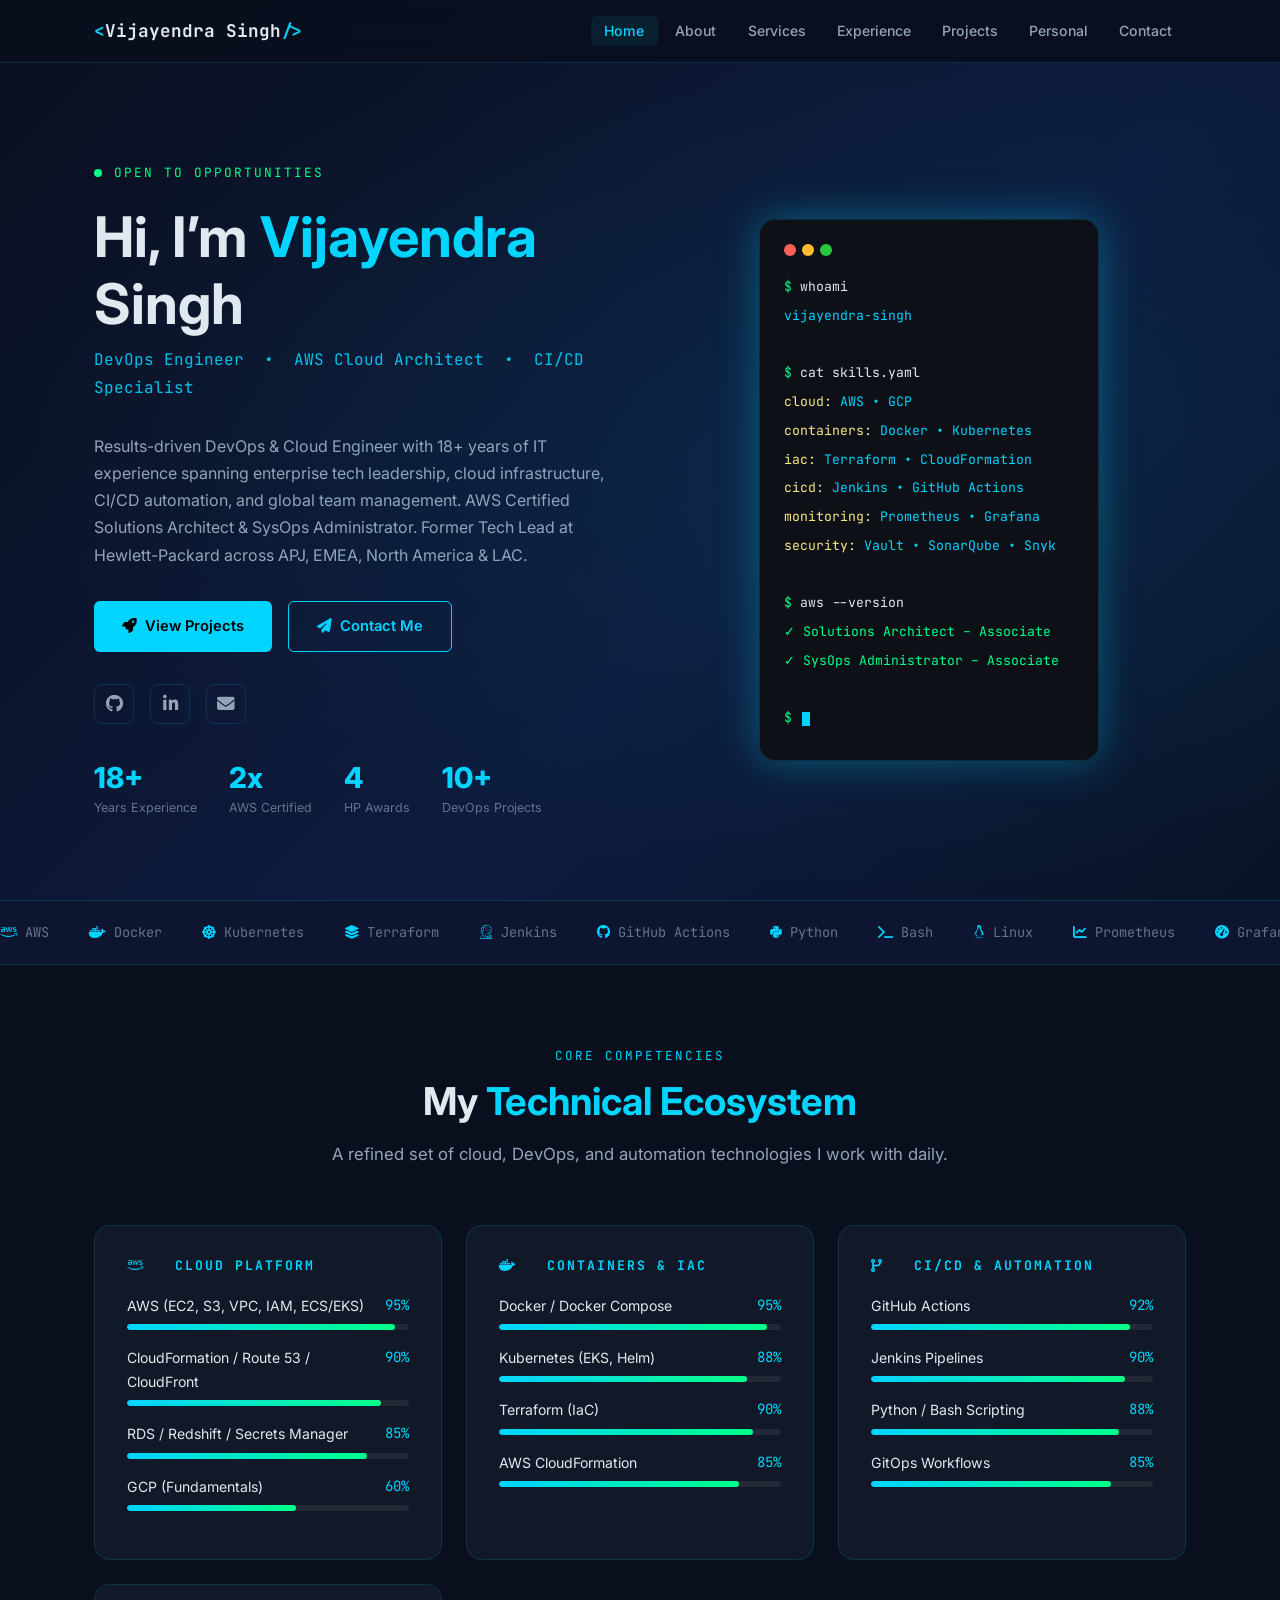
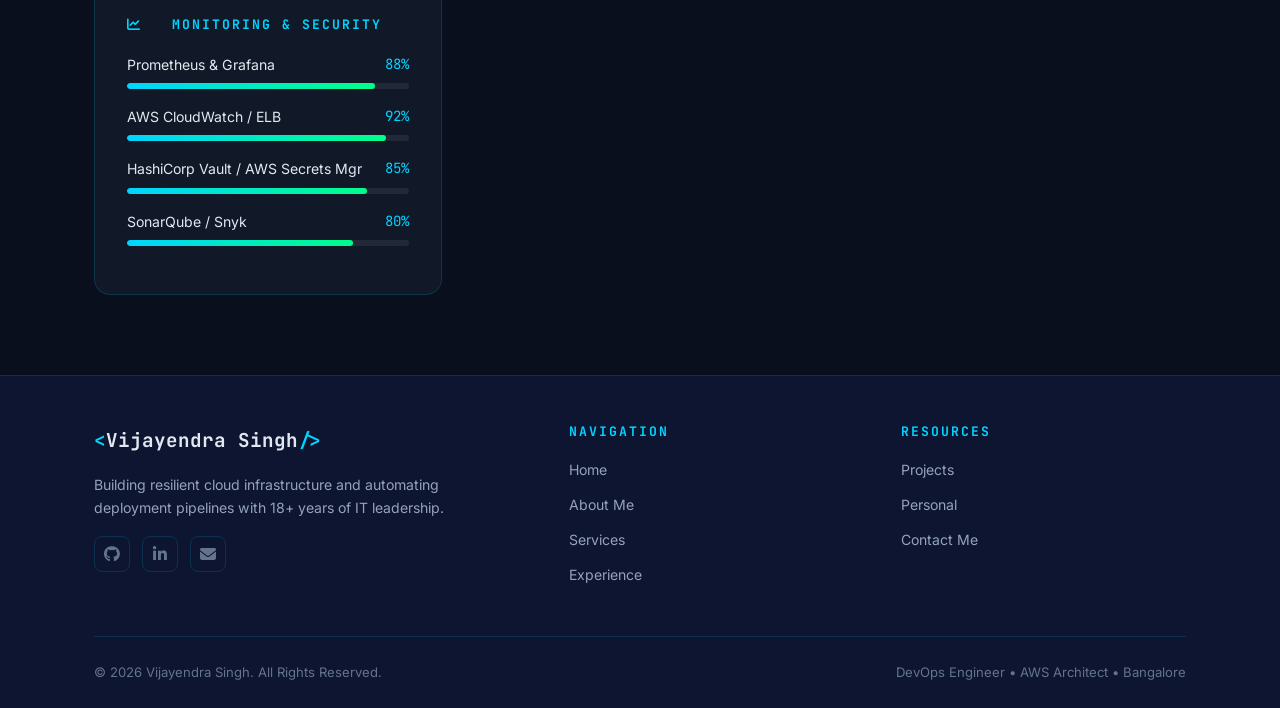
==== index.html @ f52bc036 "Initial portfolio commit" ====
<!DOCTYPE html>
<html lang="en">
<head>
  <meta charset="UTF-8">
  <meta name="viewport" content="width=device-width, initial-scale=1.0">
  <link rel="stylesheet" href="assets/css/style.css">
  <link rel="stylesheet" href="https://cdnjs.cloudflare.com/ajax/libs/font-awesome/6.5.0/css/all.min.css">
  <link rel="preconnect" href="https://fonts.googleapis.com">
  <link href="https://fonts.googleapis.com/css2?family=Inter:wght@400;500;600;700;800&family=JetBrains+Mono:wght@400;600;700&display=swap" rel="stylesheet">
  <title>Vijayendra Singh | DevOps Engineer &amp; AWS Cloud Architect</title>
  <meta name="description" content="DevOps Engineer and AWS Cloud Architect with 18+ years of IT experience. AWS Certified, ex-Hewlett-Packard Tech Lead.">
</head>
<body>
<nav class="navbar">
  <div class="container">
    <a href="index.html" class="nav-logo">&lt;<span>Vijayendra Singh</span>/&gt;</a>
    <ul class="nav-links" id="navLinks">
      <li><a href="index.html">Home</a></li>
      <li><a href="about.html">About</a></li>
      <li><a href="services.html">Services</a></li>
      <li><a href="experience.html">Experience</a></li>
      <li><a href="projects.html">Projects</a></li>
      <li><a href="personal/index.html">Personal</a></li>
      <li><a href="contact.html">Contact</a></li>
    </ul>
    <span class="nav-toggle" onclick="document.getElementById('navLinks').classList.toggle('open')">&#9776;</span>
  </div>
</nav>

<!-- HERO -->
<section class="hero">
  <div class="container">
    <div class="hero-grid">
      <div class="hero-content">
        <div class="hero-label">
          <span class="hero-label-dot"></span>
          <span class="hero-label-text">Open to opportunities</span>
        </div>
        <h1>Hi, I&rsquo;m <span>Vijayendra</span> Singh</h1>
        <p class="hero-subtitle">DevOps Engineer &nbsp;&bull;&nbsp; AWS Cloud Architect &nbsp;&bull;&nbsp; CI/CD Specialist</p>
        <p>Results-driven DevOps &amp; Cloud Engineer with 18+ years of IT experience spanning enterprise tech leadership, cloud infrastructure, CI/CD automation, and global team management. AWS Certified Solutions Architect &amp; SysOps Administrator. Former Tech Lead at Hewlett-Packard across APJ, EMEA, North America &amp; LAC.</p>
        <div class="hero-cta">
          <a href="projects.html" class="btn btn-primary"><i class="fas fa-rocket"></i> View Projects</a>
          <a href="contact.html" class="btn btn-outline"><i class="fas fa-paper-plane"></i> Contact Me</a>
        </div>
        <div class="hero-social">
          <a href="https://github.com/vizz-bob" target="_blank" title="GitHub"><i class="fab fa-github"></i></a>
          <a href="https://www.linkedin.com/in/vijayendra-s/" target="_blank" title="LinkedIn"><i class="fab fa-linkedin-in"></i></a>
          <a href="mailto:vizz.bob@gmail.com" title="Email"><i class="fas fa-envelope"></i></a>
        </div>
        <div class="hero-stats">
          <div class="stat"><div class="stat-number">18+</div><div class="stat-label">Years Experience</div></div>
          <div class="stat"><div class="stat-number">2x</div><div class="stat-label">AWS Certified</div></div>
          <div class="stat"><div class="stat-number">4</div><div class="stat-label">HP Awards</div></div>
          <div class="stat"><div class="stat-number">10+</div><div class="stat-label">DevOps Projects</div></div>
        </div>
      </div>
      <div class="hero-visual">
        <div class="hero-terminal">
          <div class="terminal-bar">
            <span class="t-red"></span><span class="t-yellow"></span><span class="t-green"></span>
          </div>
          <div class="terminal-line"><span class="t-prompt">$</span> <span class="t-cmd">whoami</span></div>
          <div class="terminal-line"><span class="t-cyan">vijayendra-singh</span></div>
          <div class="terminal-line">&nbsp;</div>
          <div class="terminal-line"><span class="t-prompt">$</span> <span class="t-cmd">cat skills.yaml</span></div>
          <div class="terminal-line"><span class="t-yellow">cloud:</span> <span class="t-cyan">AWS &bull; GCP</span></div>
          <div class="terminal-line"><span class="t-yellow">containers:</span> <span class="t-cyan">Docker &bull; Kubernetes</span></div>
          <div class="terminal-line"><span class="t-yellow">iac:</span> <span class="t-cyan">Terraform &bull; CloudFormation</span></div>
          <div class="terminal-line"><span class="t-yellow">cicd:</span> <span class="t-cyan">Jenkins &bull; GitHub Actions</span></div>
          <div class="terminal-line"><span class="t-yellow">monitoring:</span> <span class="t-cyan">Prometheus &bull; Grafana</span></div>
          <div class="terminal-line"><span class="t-yellow">security:</span> <span class="t-cyan">Vault &bull; SonarQube &bull; Snyk</span></div>
          <div class="terminal-line">&nbsp;</div>
          <div class="terminal-line"><span class="t-prompt">$</span> <span class="t-cmd">aws --version</span></div>
          <div class="terminal-line"><span class="t-success">&#10003; Solutions Architect – Associate</span></div>
          <div class="terminal-line"><span class="t-success">&#10003; SysOps Administrator – Associate</span></div>
          <div class="terminal-line">&nbsp;</div>
          <div class="terminal-line"><span class="t-prompt">$</span> <span class="t-cursor"></span><span class="cursor"></span></div>
        </div>
      </div>
    </div>
  </div>
</section>

<!-- TECH STRIP -->
<div class="tech-strip">
  <div class="tech-strip-inner">
    <span class="tech-item"><i class="fab fa-aws"></i> AWS</span>
    <span class="tech-item"><i class="fab fa-docker"></i> Docker</span>
    <span class="tech-item"><i class="fas fa-dharmachakra"></i> Kubernetes</span>
    <span class="tech-item"><i class="fas fa-layer-group"></i> Terraform</span>
    <span class="tech-item"><i class="fab fa-jenkins"></i> Jenkins</span>
    <span class="tech-item"><i class="fab fa-github"></i> GitHub Actions</span>
    <span class="tech-item"><i class="fab fa-python"></i> Python</span>
    <span class="tech-item"><i class="fas fa-terminal"></i> Bash</span>
    <span class="tech-item"><i class="fab fa-linux"></i> Linux</span>
    <span class="tech-item"><i class="fas fa-chart-line"></i> Prometheus</span>
    <span class="tech-item"><i class="fas fa-tachometer-alt"></i> Grafana</span>
    <span class="tech-item"><i class="fas fa-shield-alt"></i> Vault</span>
    <!-- duplicate for seamless loop -->
    <span class="tech-item"><i class="fab fa-aws"></i> AWS</span>
    <span class="tech-item"><i class="fab fa-docker"></i> Docker</span>
    <span class="tech-item"><i class="fas fa-dharmachakra"></i> Kubernetes</span>
    <span class="tech-item"><i class="fas fa-layer-group"></i> Terraform</span>
    <span class="tech-item"><i class="fab fa-jenkins"></i> Jenkins</span>
    <span class="tech-item"><i class="fab fa-github"></i> GitHub Actions</span>
    <span class="tech-item"><i class="fab fa-python"></i> Python</span>
    <span class="tech-item"><i class="fas fa-terminal"></i> Bash</span>
    <span class="tech-item"><i class="fab fa-linux"></i> Linux</span>
    <span class="tech-item"><i class="fas fa-chart-line"></i> Prometheus</span>
    <span class="tech-item"><i class="fas fa-tachometer-alt"></i> Grafana</span>
    <span class="tech-item"><i class="fas fa-shield-alt"></i> Vault</span>
  </div>
</div>

<!-- CORE COMPETENCIES -->
<section class="section">
  <div class="container">
    <div class="section-header text-center">
      <div class="section-label">Core Competencies</div>
      <h2 class="section-title">My <span>Technical Ecosystem</span></h2>
      <p class="section-subtitle">A refined set of cloud, DevOps, and automation technologies I work with daily.</p>
    </div>
    <div class="skills-grid">
      <div class="card skill-category">
        <h4><i class="fab fa-aws"></i> &nbsp; Cloud Platform</h4>
        <div class="skill-bar-wrap"><div class="skill-bar-header"><span>AWS (EC2, S3, VPC, IAM, ECS/EKS)</span><span>95%</span></div><div class="skill-bar"><div class="skill-fill" style="width:95%"></div></div></div>
        <div class="skill-bar-wrap"><div class="skill-bar-header"><span>CloudFormation / Route 53 / CloudFront</span><span>90%</span></div><div class="skill-bar"><div class="skill-fill" style="width:90%"></div></div></div>
        <div class="skill-bar-wrap"><div class="skill-bar-header"><span>RDS / Redshift / Secrets Manager</span><span>85%</span></div><div class="skill-bar"><div class="skill-fill" style="width:85%"></div></div></div>
        <div class="skill-bar-wrap"><div class="skill-bar-header"><span>GCP (Fundamentals)</span><span>60%</span></div><div class="skill-bar"><div class="skill-fill" style="width:60%"></div></div></div>
      </div>
      <div class="card skill-category">
        <h4><i class="fab fa-docker"></i> &nbsp; Containers &amp; IaC</h4>
        <div class="skill-bar-wrap"><div class="skill-bar-header"><span>Docker / Docker Compose</span><span>95%</span></div><div class="skill-bar"><div class="skill-fill" style="width:95%"></div></div></div>
        <div class="skill-bar-wrap"><div class="skill-bar-header"><span>Kubernetes (EKS, Helm)</span><span>88%</span></div><div class="skill-bar"><div class="skill-fill" style="width:88%"></div></div></div>
        <div class="skill-bar-wrap"><div class="skill-bar-header"><span>Terraform (IaC)</span><span>90%</span></div><div class="skill-bar"><div class="skill-fill" style="width:90%"></div></div></div>
        <div class="skill-bar-wrap"><div class="skill-bar-header"><span>AWS CloudFormation</span><span>85%</span></div><div class="skill-bar"><div class="skill-fill" style="width:85%"></div></div></div>
      </div>
      <div class="card skill-category">
        <h4><i class="fas fa-code-branch"></i> &nbsp; CI/CD &amp; Automation</h4>
        <div class="skill-bar-wrap"><div class="skill-bar-header"><span>GitHub Actions</span><span>92%</span></div><div class="skill-bar"><div class="skill-fill" style="width:92%"></div></div></div>
        <div class="skill-bar-wrap"><div class="skill-bar-header"><span>Jenkins Pipelines</span><span>90%</span></div><div class="skill-bar"><div class="skill-fill" style="width:90%"></div></div></div>
        <div class="skill-bar-wrap"><div class="skill-bar-header"><span>Python / Bash Scripting</span><span>88%</span></div><div class="skill-bar"><div class="skill-fill" style="width:88%"></div></div></div>
        <div class="skill-bar-wrap"><div class="skill-bar-header"><span>GitOps Workflows</span><span>85%</span></div><div class="skill-bar"><div class="skill-fill" style="width:85%"></div></div></div>
      </div>
      <div class="card skill-category">
        <h4><i class="fas fa-chart-line"></i> &nbsp; Monitoring &amp; Security</h4>
        <div class="skill-bar-wrap"><div class="skill-bar-header"><span>Prometheus &amp; Grafana</span><span>88%</span></div><div class="skill-bar"><div class="skill-fill" style="width:88%"></div></div></div>
        <div class="skill-bar-wrap"><div class="skill-bar-header"><span>AWS CloudWatch / ELB</span><span>92%</span></div><div class="skill-bar"><div class="skill-fill" style="width:92%"></div></div></div>
        <div class="skill-bar-wrap"><div class="skill-bar-header"><span>HashiCorp Vault / AWS Secrets Mgr</span><span>85%</span></div><div class="skill-bar"><div class="skill-fill" style="width:85%"></div></div></div>
        <div class="skill-bar-wrap"><div class="skill-bar-header"><span>SonarQube / Snyk</span><span>80%</span></div><div class="skill-bar"><div class="skill-fill" style="width:80%"></div></div></div>
      </div>
    </div>
  </div>
</section>

<footer>
  <div class="container">
    <div class="footer-top">
      <div class="footer-brand">
        <div class="nav-logo">&lt;<span>Vijayendra Singh</span>/&gt;</div>
        <p>Building resilient cloud infrastructure and automating deployment pipelines with 18+ years of IT leadership.</p>
        <div class="footer-social">
          <a href="https://github.com/vizz-bob" target="_blank"><i class="fab fa-github"></i></a>
          <a href="https://www.linkedin.com/in/vijayendra-s/" target="_blank"><i class="fab fa-linkedin-in"></i></a>
          <a href="mailto:vizz.bob@gmail.com"><i class="fas fa-envelope"></i></a>
        </div>
      </div>
      <div class="footer-col">
        <h4>Navigation</h4>
        <ul>
          <li><a href="index.html">Home</a></li>
          <li><a href="about.html">About Me</a></li>
          <li><a href="services.html">Services</a></li>
          <li><a href="experience.html">Experience</a></li>
        </ul>
      </div>
      <div class="footer-col">
        <h4>Resources</h4>
        <ul>
          <li><a href="projects.html">Projects</a></li>
          <li><a href="personal/index.html">Personal</a></li>
          <li><a href="contact.html">Contact Me</a></li>
        </ul>
      </div>
    </div>
    <div class="footer-bottom">
      <span>&copy; 2026 Vijayendra Singh. All Rights Reserved.</span>
      <span>DevOps Engineer &bull; AWS Architect &bull; Bangalore</span>
    </div>
  </div>
</footer>
<script>
  // Highlight active nav link
  const links = document.querySelectorAll('.nav-links a');
  links.forEach(l => { if(l.href === location.href) l.classList.add('active'); });
</script>
</body>
</html>
---- assets/css/style.css ----
/* ============================================
   VIJAYENDRA SINGH — DevOps Portfolio
   Main Stylesheet
   ============================================ */

:root {
  --bg-primary:    #0a0f1e;
  --bg-secondary:  #0d1530;
  --bg-card:       #111827;
  --bg-nav:        rgba(10,15,30,0.95);
  --accent-cyan:   #00d4ff;
  --accent-green:  #00ff88;
  --accent-purple: #7c3aed;
  --text-primary:  #e2e8f0;
  --text-secondary:#94a3b8;
  --text-muted:    #64748b;
  --border:        rgba(0,212,255,0.15);
  --border-hover:  rgba(0,212,255,0.4);
  --glow:          0 0 20px rgba(0,212,255,0.2);
  --glow-strong:   0 0 40px rgba(0,212,255,0.35);
  --radius:        10px;
  --radius-lg:     16px;
  --transition:    all 0.3s ease;
  --font-mono:     'JetBrains Mono', 'Fira Code', monospace;
}

*, *::before, *::after { box-sizing: border-box; margin: 0; padding: 0; }

html { scroll-behavior: smooth; }

body {
  font-family: 'Inter', 'Segoe UI', system-ui, sans-serif;
  background: var(--bg-primary);
  color: var(--text-primary);
  line-height: 1.7;
  overflow-x: hidden;
}

a { color: var(--accent-cyan); text-decoration: none; transition: var(--transition); }
a:hover { color: var(--accent-green); }

img { max-width: 100%; display: block; }

/* ── SCROLLBAR ── */
::-webkit-scrollbar { width: 6px; }
::-webkit-scrollbar-track { background: var(--bg-primary); }
::-webkit-scrollbar-thumb { background: var(--accent-cyan); border-radius: 3px; }

/* ── TYPOGRAPHY ── */
h1, h2, h3, h4 { font-weight: 700; line-height: 1.2; }
h1 { font-size: clamp(2.2rem, 5vw, 3.5rem); }
h2 { font-size: clamp(1.6rem, 3vw, 2.4rem); }
h3 { font-size: clamp(1.1rem, 2vw, 1.4rem); }
p  { color: var(--text-secondary); }

/* ── UTILITIES ── */
.container     { max-width: 1140px; margin: 0 auto; padding: 0 1.5rem; }
.section       { padding: 5rem 0; }
.section-label { font-size: 0.78rem; letter-spacing: 3px; text-transform: uppercase; color: var(--accent-cyan); font-family: var(--font-mono); margin-bottom: 0.75rem; }
.section-title { margin-bottom: 1rem; }
.section-title span { color: var(--accent-cyan); }
.section-subtitle { font-size: 1.05rem; color: var(--text-secondary); max-width: 620px; }
.section-header { margin-bottom: 3.5rem; }
.text-center   { text-align: center; }
.text-center .section-subtitle { margin: 0 auto; }

.btn {
  display: inline-flex; align-items: center; gap: 0.5rem;
  padding: 0.75rem 1.75rem; border-radius: 6px;
  font-size: 0.92rem; font-weight: 600; cursor: pointer;
  transition: var(--transition); border: none;
}
.btn-primary {
  background: var(--accent-cyan); color: #000;
}
.btn-primary:hover { background: var(--accent-green); color: #000; transform: translateY(-2px); box-shadow: var(--glow); }
.btn-outline {
  border: 1.5px solid var(--accent-cyan); color: var(--accent-cyan); background: transparent;
}
.btn-outline:hover { background: var(--accent-cyan); color: #000; transform: translateY(-2px); }

.tag {
  display: inline-block; padding: 0.25rem 0.65rem; border-radius: 4px;
  font-size: 0.75rem; font-weight: 600; font-family: var(--font-mono);
  background: rgba(0,212,255,0.1); color: var(--accent-cyan);
  border: 1px solid rgba(0,212,255,0.2); margin: 0.2rem 0.1rem;
}

/* ── NAV ── */
.navbar {
  position: fixed; top: 0; width: 100%; z-index: 1000;
  background: var(--bg-nav); backdrop-filter: blur(12px);
  border-bottom: 1px solid var(--border);
  padding: 1rem 0;
}
.navbar .container { display: flex; align-items: center; justify-content: space-between; }
.nav-logo {
  font-family: var(--font-mono); font-size: 1.1rem; font-weight: 700;
  color: var(--accent-cyan); white-space: nowrap;
}
.nav-logo span { color: var(--text-primary); }
.nav-links { display: flex; align-items: center; list-style: none; gap: 0.25rem; }
.nav-links a {
  padding: 0.4rem 0.85rem; border-radius: 6px;
  font-size: 0.88rem; font-weight: 500; color: var(--text-secondary);
  transition: var(--transition);
}
.nav-links a:hover, .nav-links a.active { color: var(--accent-cyan); background: rgba(0,212,255,0.08); }
.nav-toggle { display: none; cursor: pointer; color: var(--accent-cyan); font-size: 1.4rem; }

/* ── HERO ── */
.hero {
  min-height: 100vh; display: flex; align-items: center;
  background: linear-gradient(135deg, var(--bg-primary) 0%, #0d1b3e 60%, #091428 100%);
  position: relative; overflow: hidden; padding-top: 80px;
}
.hero::before {
  content: ''; position: absolute; inset: 0;
  background: radial-gradient(ellipse at 70% 50%, rgba(0,212,255,0.07) 0%, transparent 70%);
}
.hero-grid { display: grid; grid-template-columns: 1fr 1fr; gap: 4rem; align-items: center; }
.hero-label { display: flex; align-items: center; gap: 0.75rem; margin-bottom: 1.25rem; }
.hero-label-dot { width: 8px; height: 8px; border-radius: 50%; background: var(--accent-green); animation: blink 1.2s infinite; }
.hero-label-text { font-size: 0.8rem; letter-spacing: 2px; text-transform: uppercase; color: var(--accent-green); font-family: var(--font-mono); }
@keyframes blink { 0%,100%{opacity:1} 50%{opacity:0.3} }
.hero h1 { margin-bottom: 0.5rem; }
.hero h1 span { color: var(--accent-cyan); }
.hero-subtitle {
  font-family: var(--font-mono); font-size: 1.05rem; color: var(--accent-cyan);
  margin-bottom: 1.25rem; opacity: 0.9;
}
.hero p { font-size: 1rem; margin-bottom: 2rem; max-width: 520px; }
.hero-cta { display: flex; gap: 1rem; flex-wrap: wrap; }
.hero-social { display: flex; gap: 1rem; margin-top: 2rem; }
.hero-social a {
  display: flex; align-items: center; justify-content: center;
  width: 40px; height: 40px; border-radius: 8px;
  border: 1px solid var(--border); color: var(--text-secondary);
  font-size: 1.1rem; transition: var(--transition);
}
.hero-social a:hover { border-color: var(--accent-cyan); color: var(--accent-cyan); background: rgba(0,212,255,0.08); transform: translateY(-2px); }
.hero-stats { display: flex; gap: 2rem; margin-top: 2.5rem; }
.stat { }
.stat-number { font-size: 1.8rem; font-weight: 800; color: var(--accent-cyan); line-height: 1; }
.stat-label  { font-size: 0.78rem; color: var(--text-muted); margin-top: 0.25rem; }
.hero-visual { display: flex; justify-content: center; align-items: center; }
.hero-terminal {
  background: #0d1117; border: 1px solid var(--border); border-radius: var(--radius-lg);
  padding: 1.5rem; font-family: var(--font-mono); font-size: 0.82rem;
  box-shadow: var(--glow-strong); min-width: 340px; position: relative;
}
.terminal-bar { display: flex; gap: 6px; margin-bottom: 1.25rem; }
.terminal-bar span { width: 12px; height: 12px; border-radius: 50%; }
.terminal-bar .t-red   { background: #ff5f57; }
.terminal-bar .t-yellow{ background: #febc2e; }
.terminal-bar .t-green { background: #28c840; }
.terminal-line { margin-bottom: 0.4rem; }
.t-prompt { color: var(--accent-green); }
.t-cmd    { color: var(--text-primary); }
.t-cyan   { color: var(--accent-cyan); }
.t-yellow { color: #f9e784; }
.t-muted  { color: var(--text-muted); }
.t-success{ color: var(--accent-green); }
.cursor { display: inline-block; width: 8px; height: 14px; background: var(--accent-cyan); animation: blink 1s infinite; vertical-align: text-bottom; margin-left: 2px; }

/* ── TECH STRIP ── */
.tech-strip { background: var(--bg-secondary); border-top: 1px solid var(--border); border-bottom: 1px solid var(--border); padding: 1.25rem 0; overflow: hidden; }
.tech-strip-inner { display: flex; gap: 2.5rem; animation: marquee 25s linear infinite; white-space: nowrap; }
.tech-item { display: flex; align-items: center; gap: 0.5rem; color: var(--text-muted); font-size: 0.85rem; font-family: var(--font-mono); flex-shrink: 0; }
.tech-item i { color: var(--accent-cyan); }
@keyframes marquee { from { transform: translateX(0); } to { transform: translateX(-50%); } }

/* ── CARDS ── */
.card {
  background: var(--bg-card); border: 1px solid var(--border); border-radius: var(--radius-lg);
  padding: 2rem; transition: var(--transition);
}
.card:hover { border-color: var(--border-hover); box-shadow: var(--glow); transform: translateY(-3px); }
.card-icon { width: 52px; height: 52px; border-radius: 10px; display: flex; align-items: center; justify-content: center; font-size: 1.4rem; margin-bottom: 1.25rem; background: rgba(0,212,255,0.1); color: var(--accent-cyan); border: 1px solid rgba(0,212,255,0.2); }

/* ── SKILLS GRID ── */
.skills-grid { display: grid; grid-template-columns: repeat(auto-fit, minmax(300px, 1fr)); gap: 1.5rem; }
.skill-category h4 { font-size: 0.82rem; letter-spacing: 2px; text-transform: uppercase; color: var(--accent-cyan); font-family: var(--font-mono); margin-bottom: 1.25rem; }
.skill-bar-wrap { margin-bottom: 1rem; }
.skill-bar-header { display: flex; justify-content: space-between; margin-bottom: 0.4rem; font-size: 0.88rem; }
.skill-bar-header span:last-child { color: var(--accent-cyan); font-family: var(--font-mono); }
.skill-bar { height: 6px; background: rgba(255,255,255,0.07); border-radius: 3px; overflow: hidden; }
.skill-fill { height: 100%; border-radius: 3px; background: linear-gradient(90deg, var(--accent-cyan), var(--accent-green)); transition: width 1.2s ease; }

/* ── TIMELINE ── */
.timeline { position: relative; padding-left: 2rem; }
.timeline::before { content: ''; position: absolute; left: 6px; top: 0; bottom: 0; width: 2px; background: linear-gradient(to bottom, var(--accent-cyan), transparent); }
.timeline-item { position: relative; margin-bottom: 2.5rem; }
.timeline-dot { position: absolute; left: -2rem; top: 4px; width: 14px; height: 14px; border-radius: 50%; border: 2px solid var(--accent-cyan); background: var(--bg-primary); }
.timeline-date { font-size: 0.78rem; font-family: var(--font-mono); color: var(--accent-cyan); margin-bottom: 0.35rem; }
.timeline-title { font-size: 1.1rem; font-weight: 700; margin-bottom: 0.15rem; }
.timeline-company { font-size: 0.9rem; color: var(--text-muted); margin-bottom: 0.75rem; }
.timeline-bullets { padding-left: 1.2rem; }
.timeline-bullets li { font-size: 0.9rem; color: var(--text-secondary); margin-bottom: 0.4rem; }

/* ── SERVICES GRID ── */
.services-grid { display: grid; grid-template-columns: repeat(auto-fit, minmax(280px, 1fr)); gap: 1.5rem; }
.service-num { font-family: var(--font-mono); font-size: 0.75rem; color: var(--text-muted); margin-bottom: 0.75rem; }

/* ── PROJECTS GRID ── */
.projects-grid { display: grid; grid-template-columns: repeat(auto-fit, minmax(320px, 1fr)); gap: 1.75rem; }
.project-card { background: var(--bg-card); border: 1px solid var(--border); border-radius: var(--radius-lg); overflow: hidden; transition: var(--transition); }
.project-card:hover { border-color: var(--border-hover); box-shadow: var(--glow); transform: translateY(-4px); }
.project-header { background: linear-gradient(135deg, #0d1530, #111827); padding: 1.5rem; border-bottom: 1px solid var(--border); display: flex; align-items: center; gap: 1rem; }
.project-icon { font-size: 2rem; }
.project-badge { font-size: 0.72rem; font-family: var(--font-mono); padding: 0.2rem 0.6rem; border-radius: 4px; background: rgba(0,255,136,0.1); color: var(--accent-green); border: 1px solid rgba(0,255,136,0.2); }
.project-body { padding: 1.5rem; }
.project-body h3 { margin-bottom: 0.75rem; }
.project-body p { font-size: 0.9rem; margin-bottom: 1.25rem; }
.project-tags { margin-bottom: 1.25rem; }
.project-links { display: flex; gap: 0.75rem; }
.project-links a { font-size: 0.82rem; font-weight: 600; display: flex; align-items: center; gap: 0.3rem; padding: 0.4rem 0.9rem; border: 1px solid var(--border); border-radius: 5px; color: var(--text-secondary); transition: var(--transition); }
.project-links a:hover { border-color: var(--accent-cyan); color: var(--accent-cyan); }

/* ── CERTS GRID ── */
.certs-grid { display: grid; grid-template-columns: repeat(auto-fit, minmax(220px, 1fr)); gap: 1rem; }
.cert-card { background: var(--bg-card); border: 1px solid var(--border); border-radius: var(--radius); padding: 1.25rem; display: flex; align-items: center; gap: 1rem; transition: var(--transition); }
.cert-card:hover { border-color: var(--border-hover); }
.cert-icon { font-size: 1.5rem; color: var(--accent-cyan); flex-shrink: 0; }
.cert-name { font-size: 0.88rem; font-weight: 600; line-height: 1.3; }

/* ── CONTACT ── */
.contact-grid { display: grid; grid-template-columns: 1fr 1fr; gap: 3rem; }
.contact-info-item { display: flex; align-items: center; gap: 1rem; margin-bottom: 1.5rem; }
.contact-icon { width: 48px; height: 48px; border-radius: 10px; display: flex; align-items: center; justify-content: center; font-size: 1.2rem; background: rgba(0,212,255,0.1); color: var(--accent-cyan); border: 1px solid rgba(0,212,255,0.2); flex-shrink: 0; }
.contact-label { font-size: 0.78rem; color: var(--text-muted); margin-bottom: 0.15rem; }
.contact-value { font-weight: 600; color: var(--text-primary); }
.contact-form .form-group { margin-bottom: 1.25rem; }
.contact-form label { display: block; font-size: 0.85rem; color: var(--text-muted); margin-bottom: 0.4rem; }
.contact-form input,
.contact-form textarea {
  width: 100%; background: var(--bg-card); border: 1px solid var(--border); border-radius: 8px;
  padding: 0.75rem 1rem; color: var(--text-primary); font-size: 0.9rem;
  transition: var(--transition); font-family: inherit;
}
.contact-form input:focus,
.contact-form textarea:focus { outline: none; border-color: var(--accent-cyan); box-shadow: 0 0 0 3px rgba(0,212,255,0.1); }
.contact-form textarea { resize: vertical; min-height: 130px; }

/* ── PERSONAL / BLOG ── */
.blog-grid { display: grid; grid-template-columns: repeat(auto-fit, minmax(300px, 1fr)); gap: 1.5rem; }
.blog-card { background: var(--bg-card); border: 1px solid var(--border); border-radius: var(--radius-lg); padding: 1.75rem; transition: var(--transition); }
.blog-card:hover { border-color: var(--border-hover); box-shadow: var(--glow); transform: translateY(-3px); }
.blog-cat { font-size: 0.72rem; font-family: var(--font-mono); color: var(--accent-cyan); letter-spacing: 2px; text-transform: uppercase; margin-bottom: 0.75rem; }
.blog-card h3 { margin-bottom: 0.75rem; font-size: 1.1rem; }
.blog-card p { font-size: 0.88rem; }
.blog-date { font-size: 0.78rem; color: var(--text-muted); margin-top: 1rem; }

/* ── AWARDS ── */
.awards-grid { display: grid; grid-template-columns: repeat(auto-fit, minmax(220px, 1fr)); gap: 1rem; }
.award-card { background: var(--bg-card); border: 1px solid rgba(249,231,132,0.15); border-radius: var(--radius); padding: 1.25rem; display: flex; align-items: center; gap: 1rem; transition: var(--transition); }
.award-card:hover { border-color: rgba(249,231,132,0.4); }
.award-icon { font-size: 1.6rem; flex-shrink: 0; }
.award-name { font-size: 0.88rem; font-weight: 600; line-height: 1.3; }
.award-org  { font-size: 0.78rem; color: var(--text-muted); margin-top: 0.2rem; }

/* ── FOOTER ── */
footer { background: var(--bg-secondary); border-top: 1px solid var(--border); padding: 3rem 0 1.5rem; }
.footer-top { display: grid; grid-template-columns: 1.5fr 1fr 1fr; gap: 3rem; margin-bottom: 2.5rem; }
.footer-brand .nav-logo { font-size: 1.2rem; margin-bottom: 1rem; }
.footer-brand p { font-size: 0.88rem; }
.footer-col h4 { font-size: 0.82rem; letter-spacing: 2px; text-transform: uppercase; color: var(--accent-cyan); font-family: var(--font-mono); margin-bottom: 1rem; }
.footer-col ul { list-style: none; }
.footer-col ul li { margin-bottom: 0.5rem; }
.footer-col ul a { font-size: 0.88rem; color: var(--text-secondary); transition: var(--transition); }
.footer-col ul a:hover { color: var(--accent-cyan); }
.footer-social { display: flex; gap: 0.75rem; margin-top: 1rem; }
.footer-social a { display: flex; align-items: center; justify-content: center; width: 36px; height: 36px; border-radius: 8px; border: 1px solid var(--border); color: var(--text-muted); transition: var(--transition); }
.footer-social a:hover { border-color: var(--accent-cyan); color: var(--accent-cyan); }
.footer-bottom { border-top: 1px solid var(--border); padding-top: 1.5rem; display: flex; align-items: center; justify-content: space-between; font-size: 0.82rem; color: var(--text-muted); }

/* ── PAGE HERO (inner pages) ── */
.page-hero { background: linear-gradient(135deg, var(--bg-primary) 0%, #0d1b3e 100%); padding: 7rem 0 4rem; text-align: center; border-bottom: 1px solid var(--border); }

/* ── ABOUT PAGE ── */
.about-grid { display: grid; grid-template-columns: 1fr 1.6fr; gap: 4rem; align-items: start; }
.profile-box { background: var(--bg-card); border: 1px solid var(--border); border-radius: var(--radius-lg); padding: 2rem; text-align: center; position: sticky; top: 90px; }
.profile-avatar { width: 120px; height: 120px; border-radius: 50%; border: 3px solid var(--accent-cyan); margin: 0 auto 1.25rem; display: flex; align-items: center; justify-content: center; font-size: 3rem; color: var(--accent-cyan); background: rgba(0,212,255,0.1); }
.profile-name { font-size: 1.3rem; margin-bottom: 0.3rem; }
.profile-title { font-size: 0.85rem; color: var(--accent-cyan); font-family: var(--font-mono); margin-bottom: 1.25rem; }
.profile-detail { display: flex; align-items: center; gap: 0.5rem; font-size: 0.85rem; color: var(--text-secondary); margin-bottom: 0.5rem; }
.profile-detail i { color: var(--accent-cyan); width: 16px; text-align: center; }
.values-grid { display: grid; grid-template-columns: 1fr 1fr; gap: 1rem; margin-top: 1.5rem; }
.value-card { background: var(--bg-card); border: 1px solid var(--border); border-radius: var(--radius); padding: 1.25rem; }
.value-card h4 { font-size: 0.88rem; margin-bottom: 0.4rem; color: var(--accent-cyan); }
.value-card p { font-size: 0.82rem; }

/* ── RESPONSIVE ── */
@media (max-width: 900px) {
  .hero-grid, .contact-grid, .about-grid, .footer-top { grid-template-columns: 1fr; }
  .hero-visual { display: none; }
  .profile-box { position: static; }
  .footer-top { grid-template-columns: 1fr 1fr; }
}
@media (max-width: 640px) {
  .nav-links { display: none; flex-direction: column; position: absolute; top: 100%; left: 0; right: 0; background: var(--bg-nav); padding: 1rem; gap: 0; border-bottom: 1px solid var(--border); }
  .nav-links.open { display: flex; }
  .nav-toggle { display: block; }
  .hero-stats { flex-wrap: wrap; gap: 1.5rem; }
  .footer-top { grid-template-columns: 1fr; }
  .footer-bottom { flex-direction: column; gap: 0.5rem; text-align: center; }
}
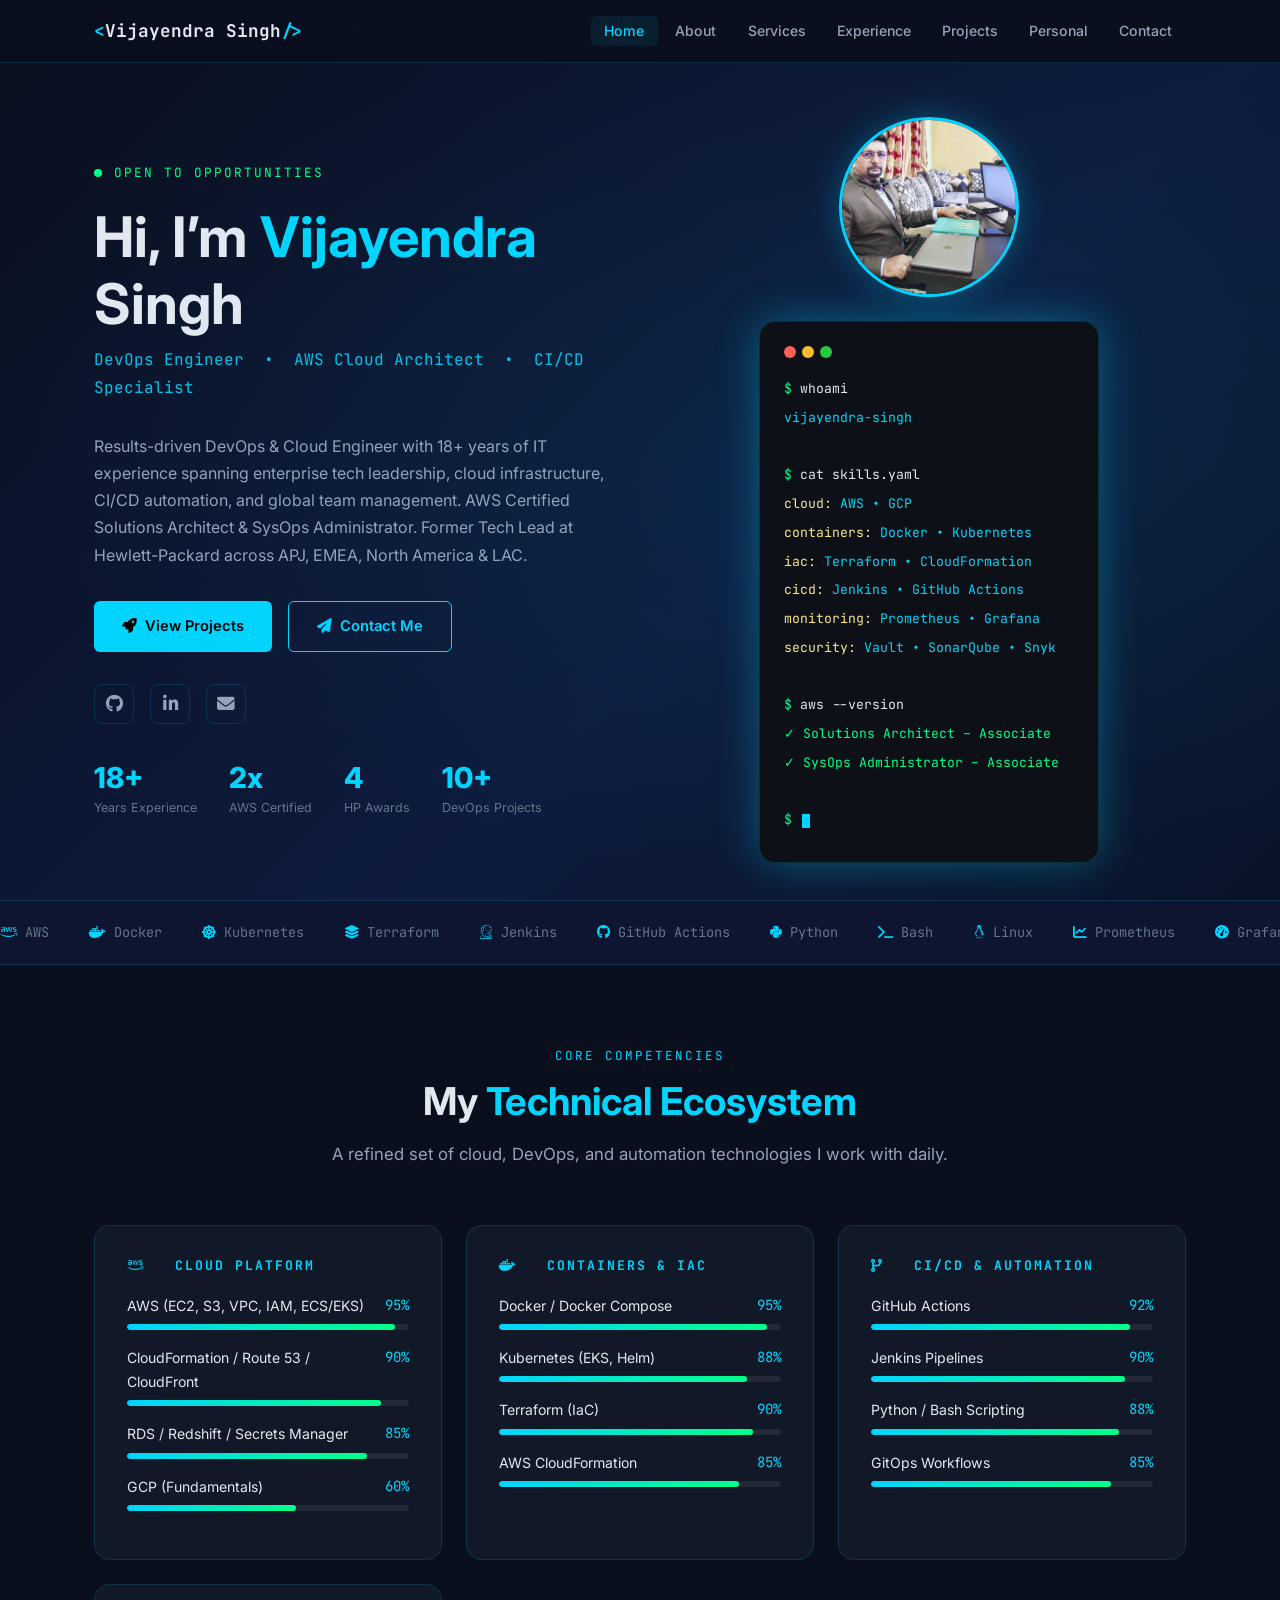
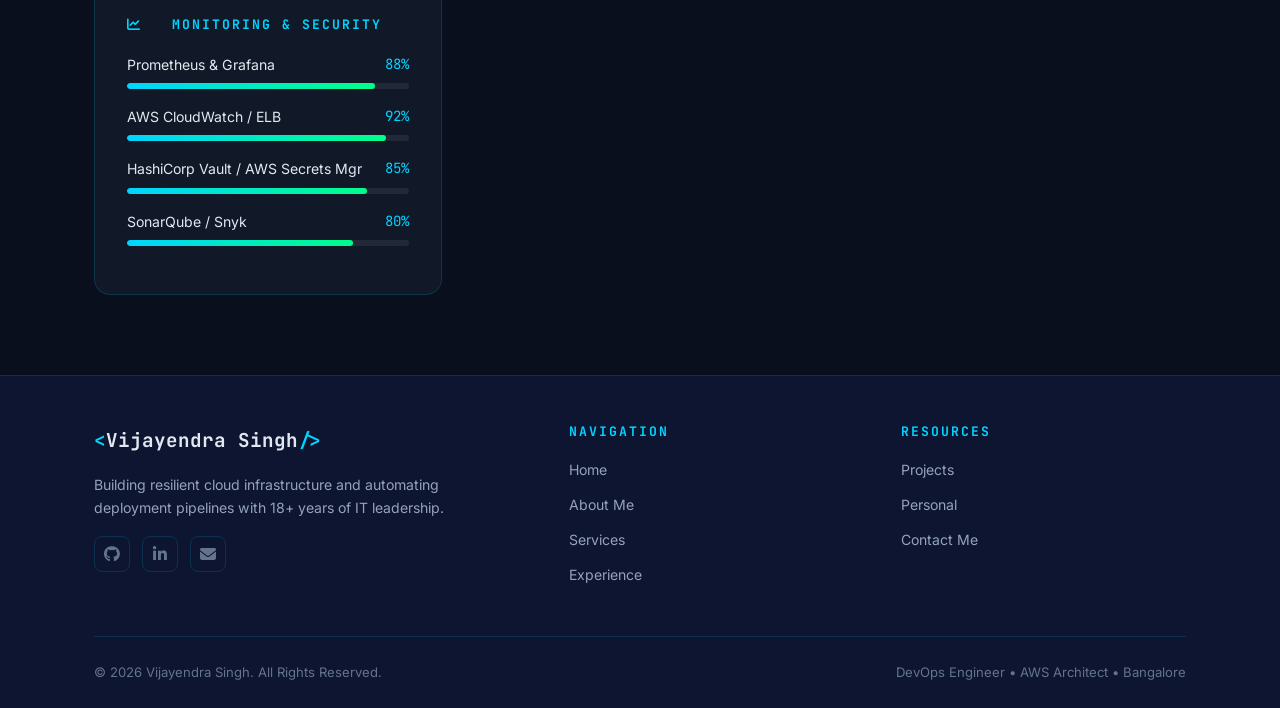
==== commit 6952a8b1: "Add profile photo and update home page" ====
--- a/index.html
+++ b/index.html
@@ -56,6 +56,12 @@
         </div>
       </div>
       <div class="hero-visual">
+        <div style="display:flex;flex-direction:column;align-items:center;gap:1.5rem">
+        <div style="width:180px;height:180px;border-radius:50%;border:3px solid var(--accent-cyan);box-shadow:0 0 30px rgba(0,212,255,0.3);overflow:hidden;flex-shrink:0">
+          <img src="assets/images/profile.jpg" alt="Vijayendra Singh"
+               style="width:100%;height:100%;object-fit:cover"
+               onerror="this.parentElement.style.background='rgba(0,212,255,0.1)';this.parentElement.innerHTML='<i class=\'fas fa-user-astronaut\' style=\'font-size:4rem;color:var(--accent-cyan);display:flex;align-items:center;justify-content:center;height:100%\'></i>'">
+        </div>
         <div class="hero-terminal">
           <div class="terminal-bar">
             <span class="t-red"></span><span class="t-yellow"></span><span class="t-green"></span>
@@ -77,6 +83,7 @@
           <div class="terminal-line">&nbsp;</div>
           <div class="terminal-line"><span class="t-prompt">$</span> <span class="t-cursor"></span><span class="cursor"></span></div>
         </div>
+        </div><!-- end flex column -->
       </div>
     </div>
   </div>
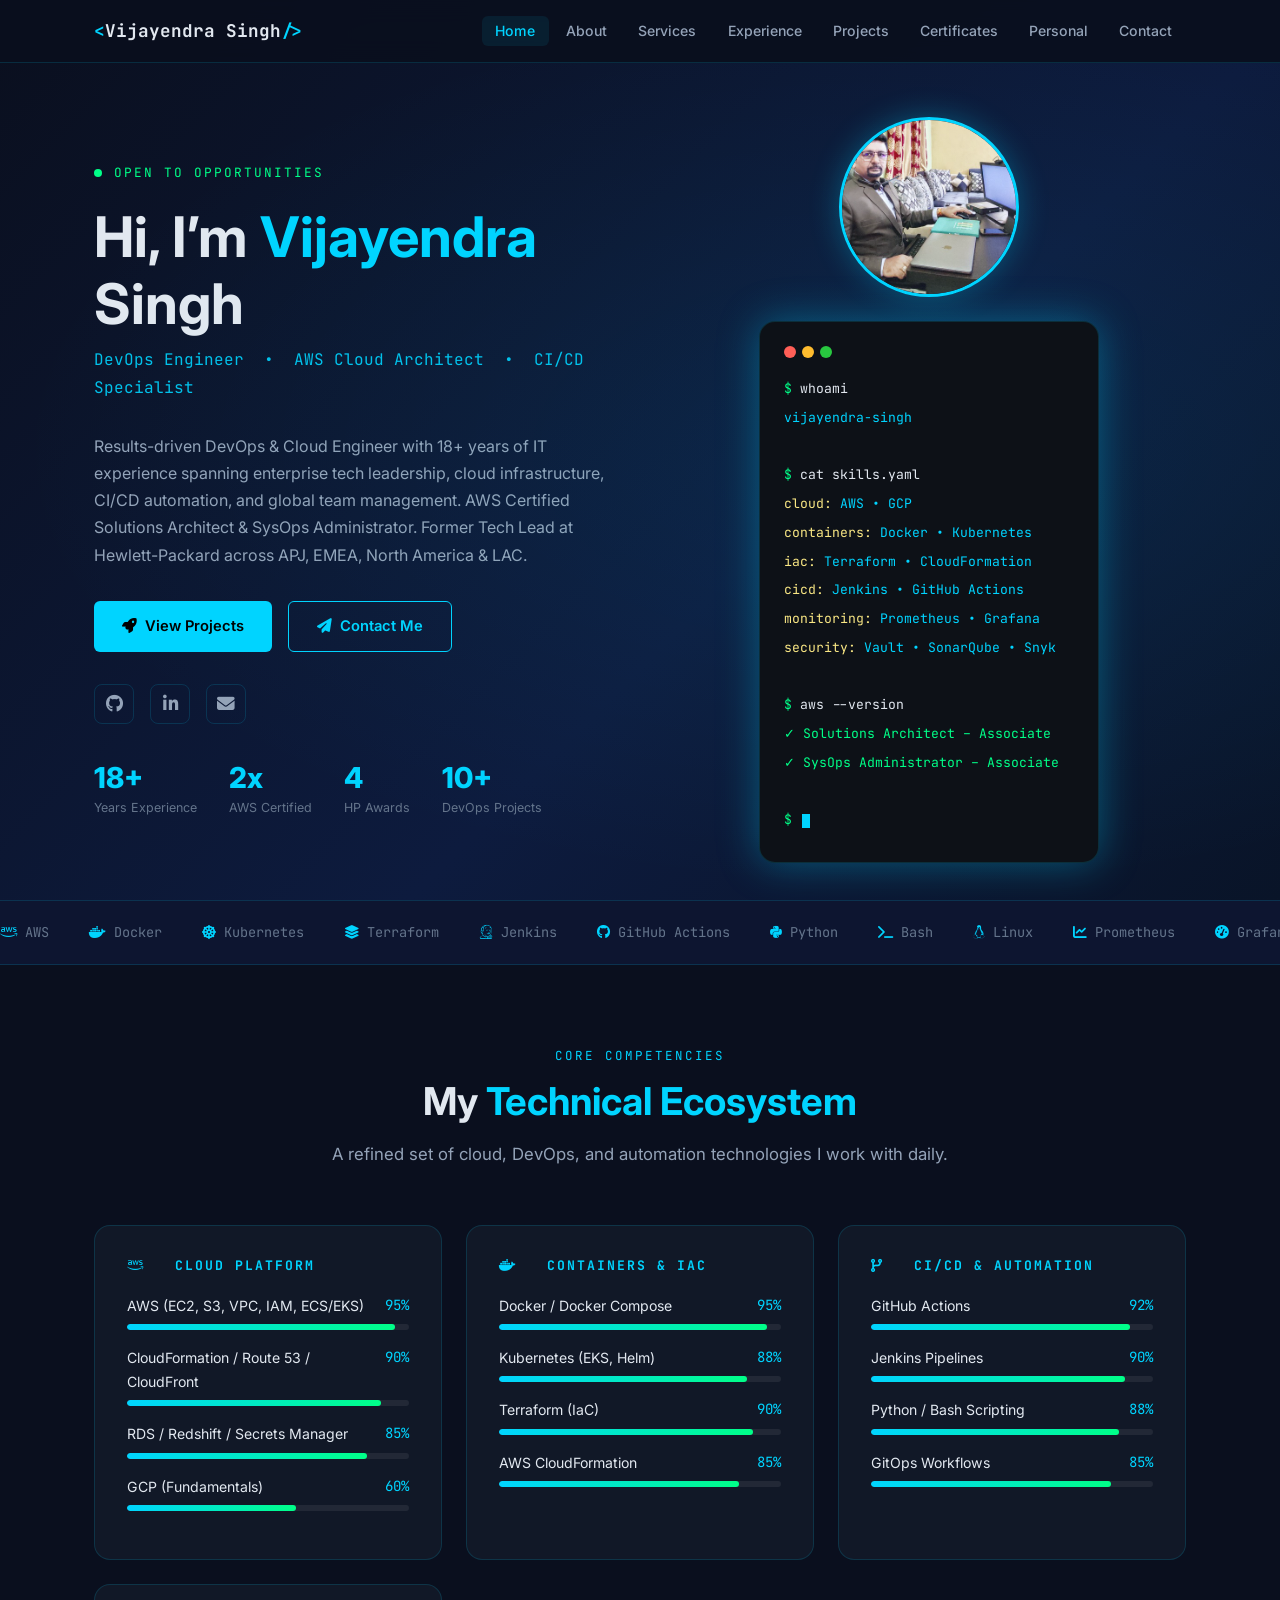
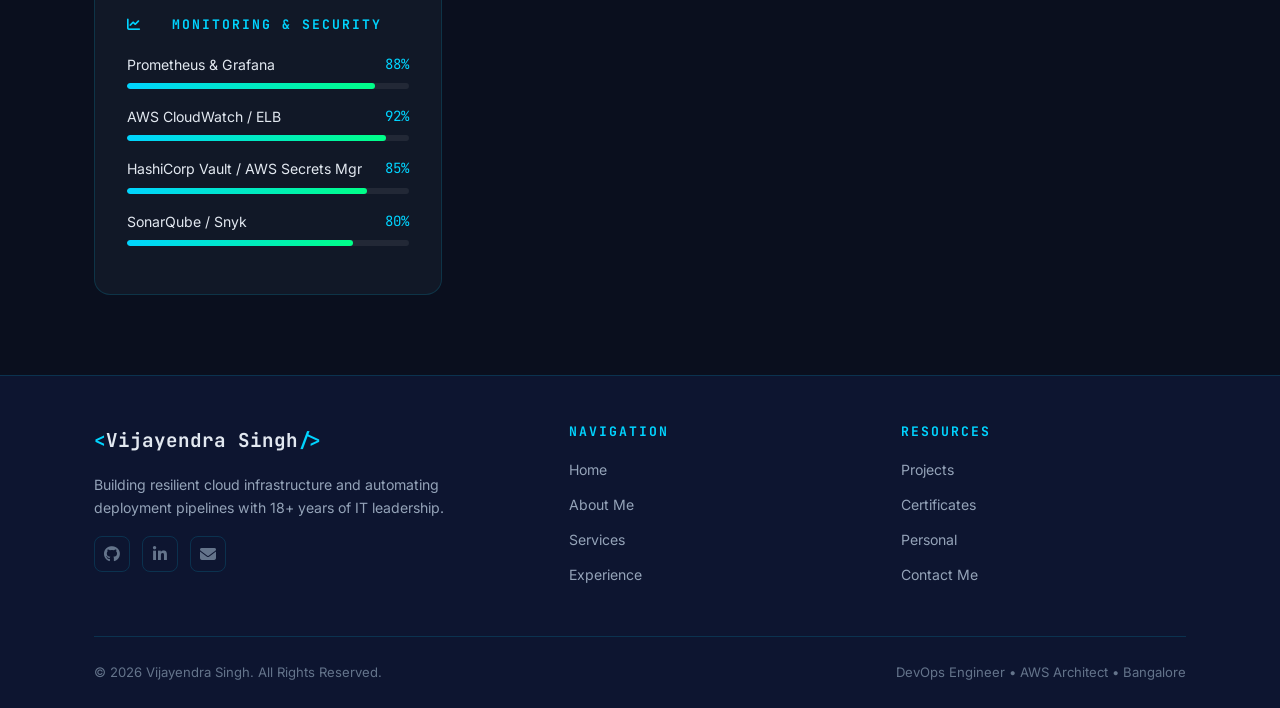
==== commit 5323e442: "Add certificates page, profile photo, and updated navigation" ====
--- a/index.html
+++ b/index.html
@@ -20,6 +20,7 @@
       <li><a href="services.html">Services</a></li>
       <li><a href="experience.html">Experience</a></li>
       <li><a href="projects.html">Projects</a></li>
+      <li><a href="certificates.html">Certificates</a></li>
       <li><a href="personal/index.html">Personal</a></li>
       <li><a href="contact.html">Contact</a></li>
     </ul>
@@ -186,7 +187,8 @@
         <h4>Resources</h4>
         <ul>
           <li><a href="projects.html">Projects</a></li>
-          <li><a href="personal/index.html">Personal</a></li>
+          <li><a href="certificates.html">Certificates</a></li>
+      <li><a href="personal/index.html">Personal</a></li>
           <li><a href="contact.html">Contact Me</a></li>
         </ul>
       </div>
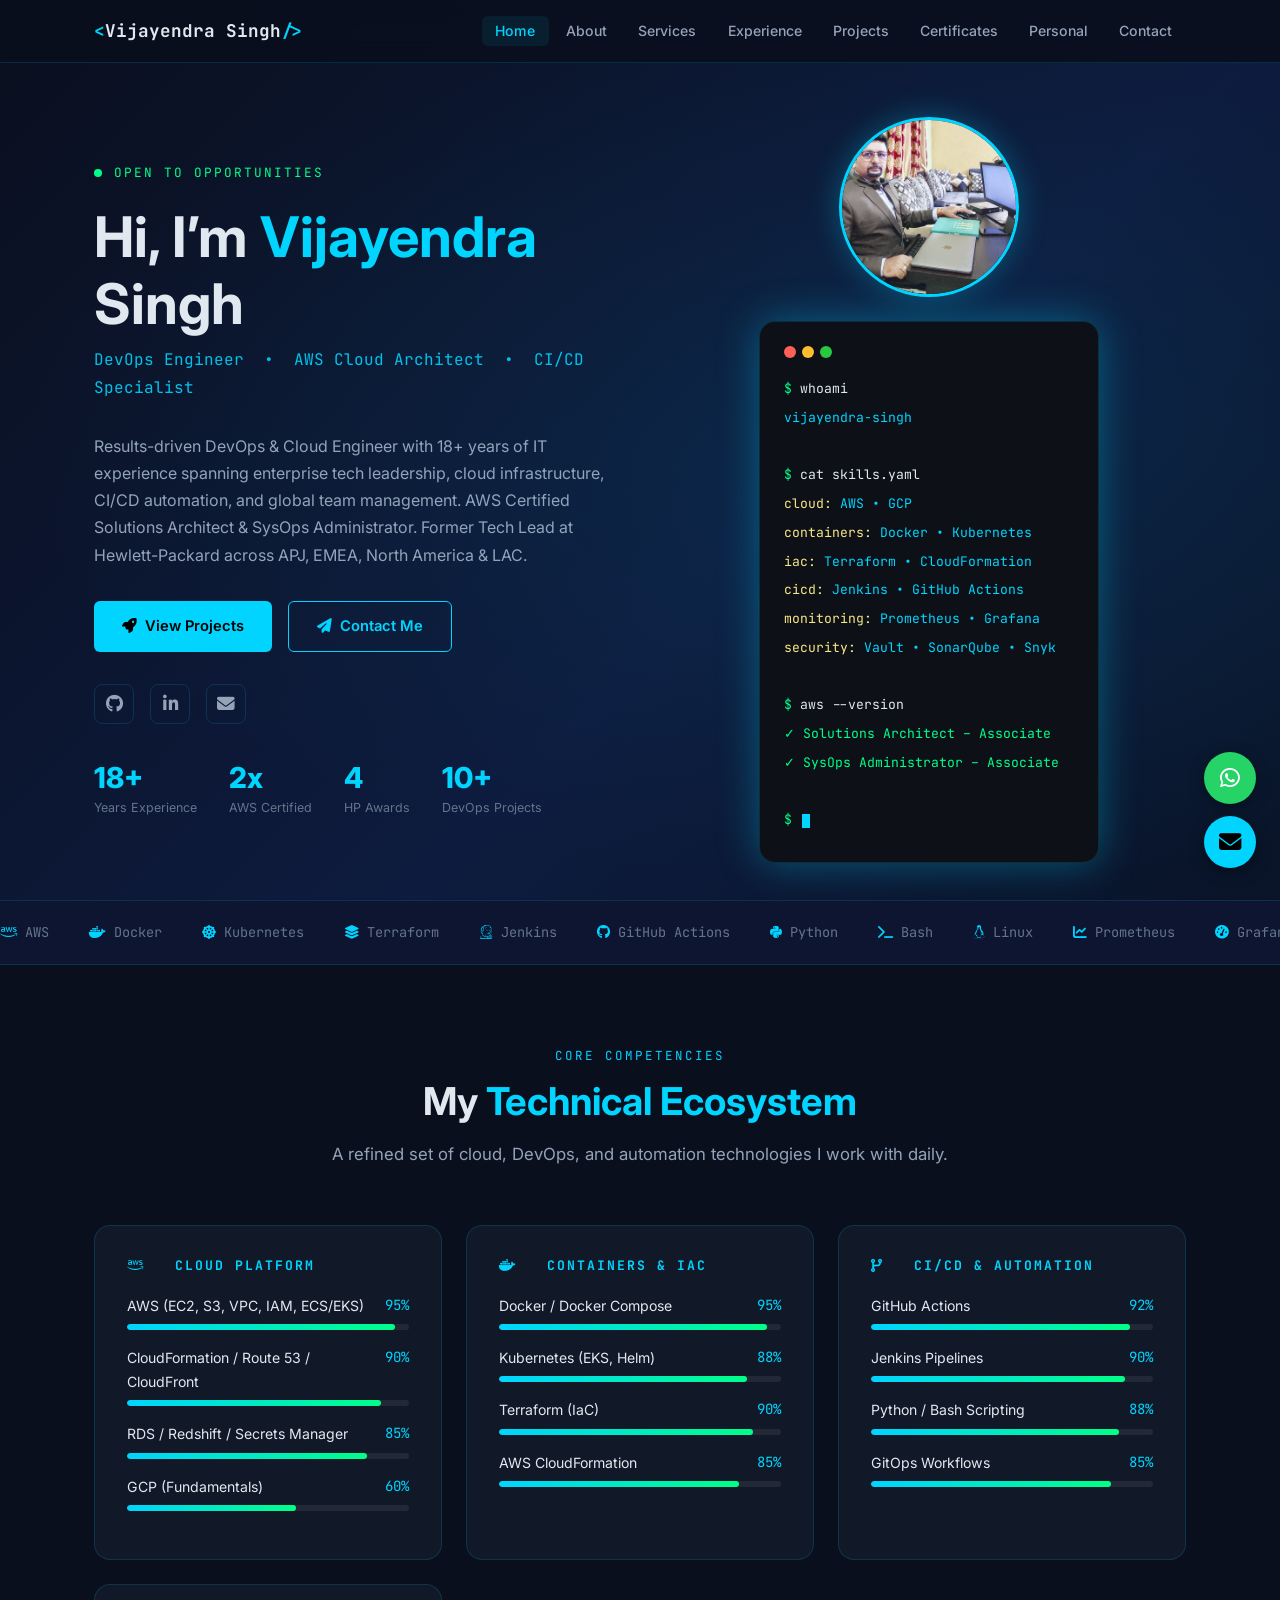
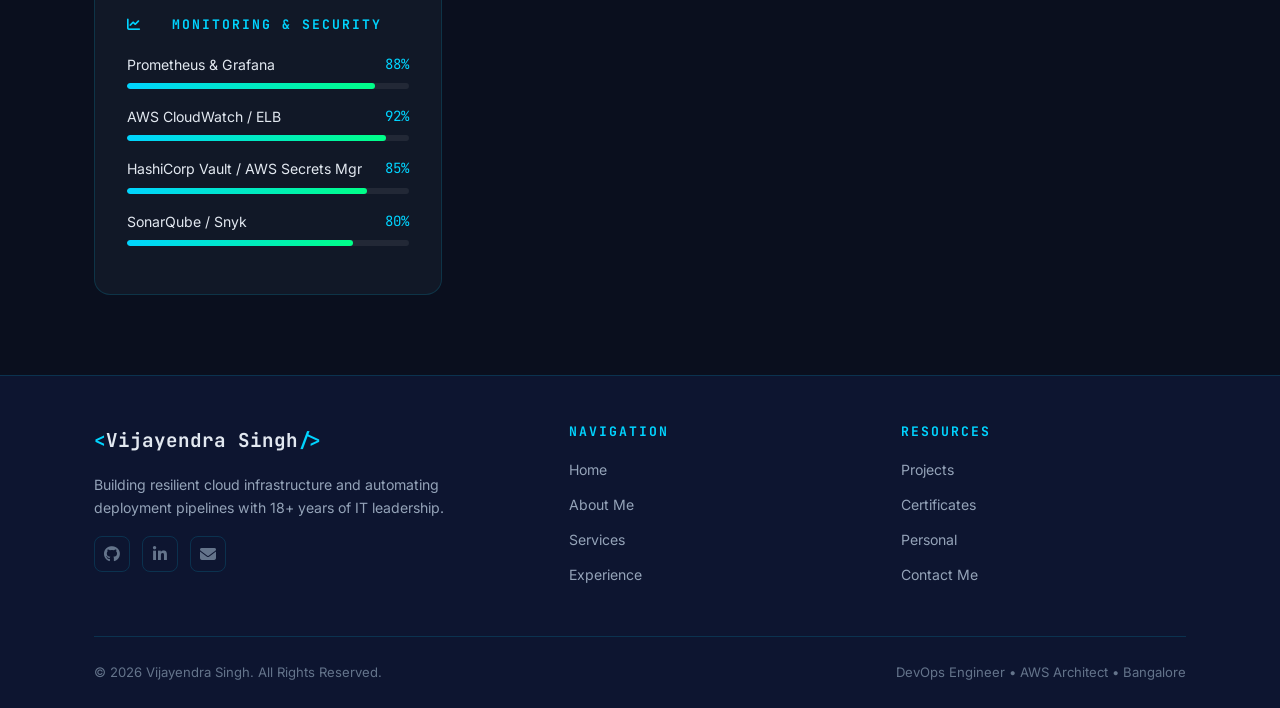
==== commit 661953f7: "Add floating WhatsApp and email chat buttons to all pages" ====
--- a/index.html
+++ b/index.html
@@ -204,5 +204,19 @@
   const links = document.querySelectorAll('.nav-links a');
   links.forEach(l => { if(l.href === location.href) l.classList.add('active'); });
 </script>
+
+<!-- FLOATING CHAT BUTTONS -->
+<div class="float-chat-wrap">
+  <a href="https://wa.me/919036336111?text=Hi%20Vijayendra%2C%20I%20found%20your%20portfolio%20and%20would%20like%20to%20connect!" 
+     target="_blank" class="float-btn whatsapp" title="WhatsApp">
+    <i class="fab fa-whatsapp"></i>
+    <span class="float-tooltip">Chat on WhatsApp</span>
+  </a>
+  <a href="mailto:vizz.bob@gmail.com?subject=Portfolio%20Enquiry" 
+     class="float-btn email-btn" title="Email">
+    <i class="fas fa-envelope"></i>
+    <span class="float-tooltip">Send Email</span>
+  </a>
+</div>
 </body>
 </html>
--- a/assets/css/style.css
+++ b/assets/css/style.css
@@ -2,6 +2,40 @@
    VIJAYENDRA SINGH — DevOps Portfolio
    Main Stylesheet
    ============================================ */
+
+/* ── FLOATING CHAT BUTTONS ── */
+.float-chat-wrap {
+  position: fixed; bottom: 2rem; right: 1.5rem;
+  display: flex; flex-direction: column; align-items: flex-end;
+  gap: .75rem; z-index: 9999;
+}
+.float-btn {
+  width: 52px; height: 52px; border-radius: 50%;
+  display: flex; align-items: center; justify-content: center;
+  font-size: 1.4rem; cursor: pointer; text-decoration: none;
+  box-shadow: 0 4px 16px rgba(0,0,0,0.35);
+  transition: transform .25s ease, box-shadow .25s ease;
+  position: relative;
+}
+.float-btn:hover { transform: translateY(-3px) scale(1.08); box-shadow: 0 8px 24px rgba(0,0,0,0.4); }
+.float-btn.whatsapp { background: #25D366; color: #fff; }
+.float-btn.email-btn { background: var(--accent-cyan); color: #000; }
+.float-tooltip {
+  position: absolute; right: 62px; top: 50%; transform: translateY(-50%);
+  background: var(--bg-card); color: var(--text-primary);
+  font-size: .78rem; font-weight: 600; white-space: nowrap;
+  padding: .35rem .75rem; border-radius: 6px;
+  border: 1px solid var(--border);
+  opacity: 0; pointer-events: none; transition: opacity .2s;
+}
+.float-btn:hover .float-tooltip { opacity: 1; }
+
+/* ── FORM SUCCESS ── */
+.form-success {
+  display: none; text-align: center; padding: 2rem;
+  background: rgba(0,255,136,0.08); border: 1px solid rgba(0,255,136,0.3);
+  border-radius: var(--radius-lg); color: var(--accent-green);
+}
 
 :root {
   --bg-primary:    #0a0f1e;
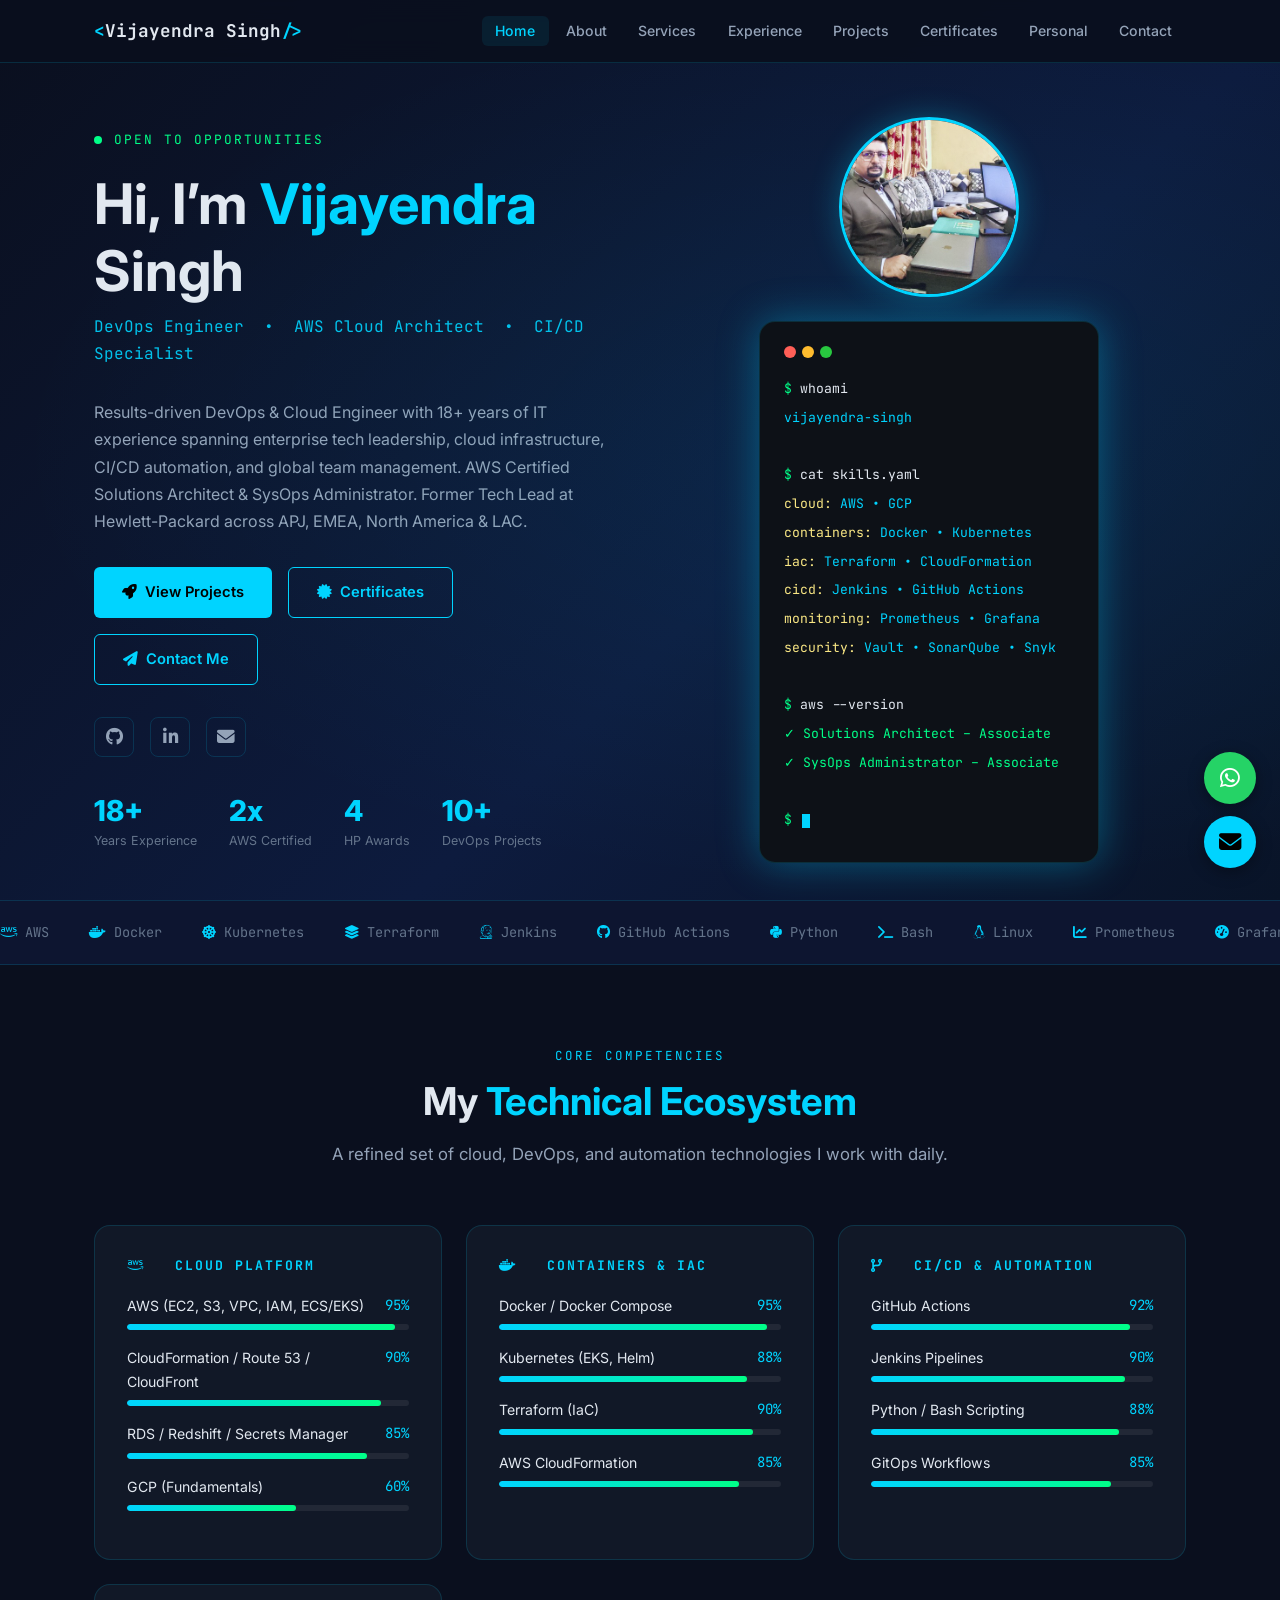
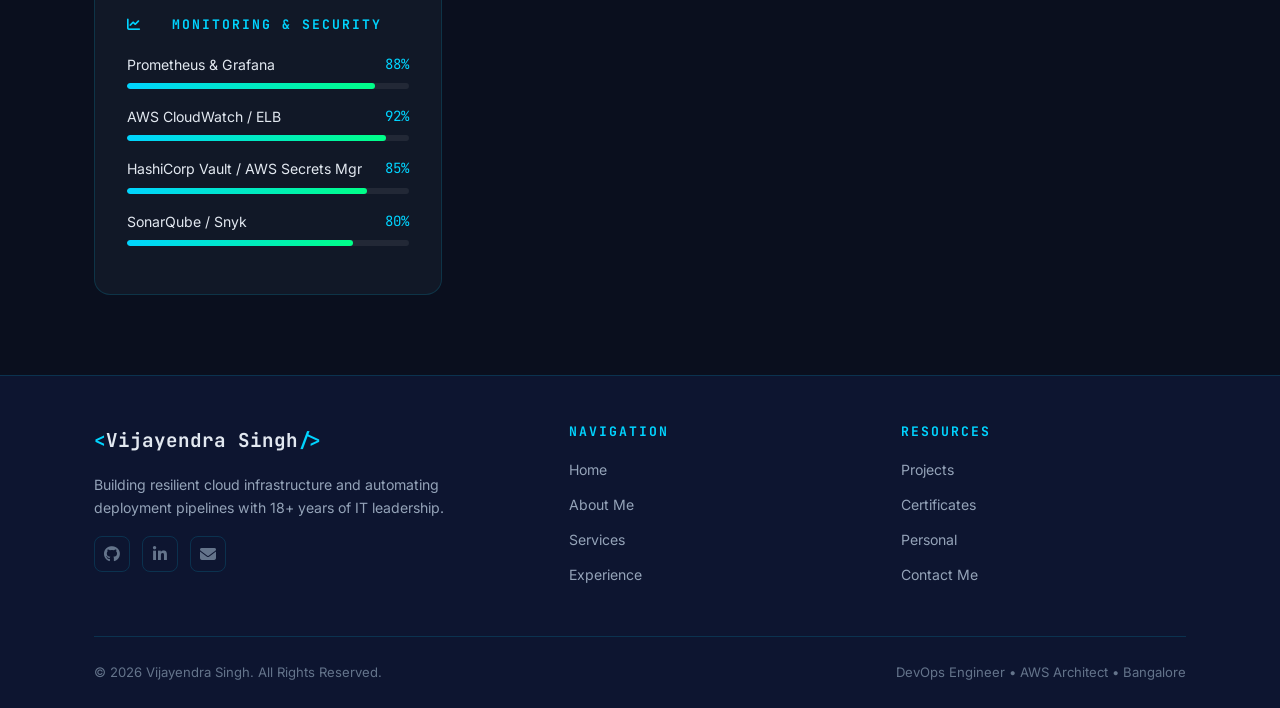
==== commit 8b1a1efc: "Fix hero buttons + add Certificates CTA" ====
--- a/index.html
+++ b/index.html
@@ -42,6 +42,7 @@
         <p>Results-driven DevOps &amp; Cloud Engineer with 18+ years of IT experience spanning enterprise tech leadership, cloud infrastructure, CI/CD automation, and global team management. AWS Certified Solutions Architect &amp; SysOps Administrator. Former Tech Lead at Hewlett-Packard across APJ, EMEA, North America &amp; LAC.</p>
         <div class="hero-cta">
           <a href="projects.html" class="btn btn-primary"><i class="fas fa-rocket"></i> View Projects</a>
+          <a href="certificates.html" class="btn btn-outline"><i class="fas fa-certificate"></i> Certificates</a>
           <a href="contact.html" class="btn btn-outline"><i class="fas fa-paper-plane"></i> Contact Me</a>
         </div>
         <div class="hero-social">
--- a/assets/css/style.css
+++ b/assets/css/style.css
@@ -151,6 +151,7 @@
 .hero::before {
   content: ''; position: absolute; inset: 0;
   background: radial-gradient(ellipse at 70% 50%, rgba(0,212,255,0.07) 0%, transparent 70%);
+  pointer-events: none;
 }
 .hero-grid { display: grid; grid-template-columns: 1fr 1fr; gap: 4rem; align-items: center; }
 .hero-label { display: flex; align-items: center; gap: 0.75rem; margin-bottom: 1.25rem; }
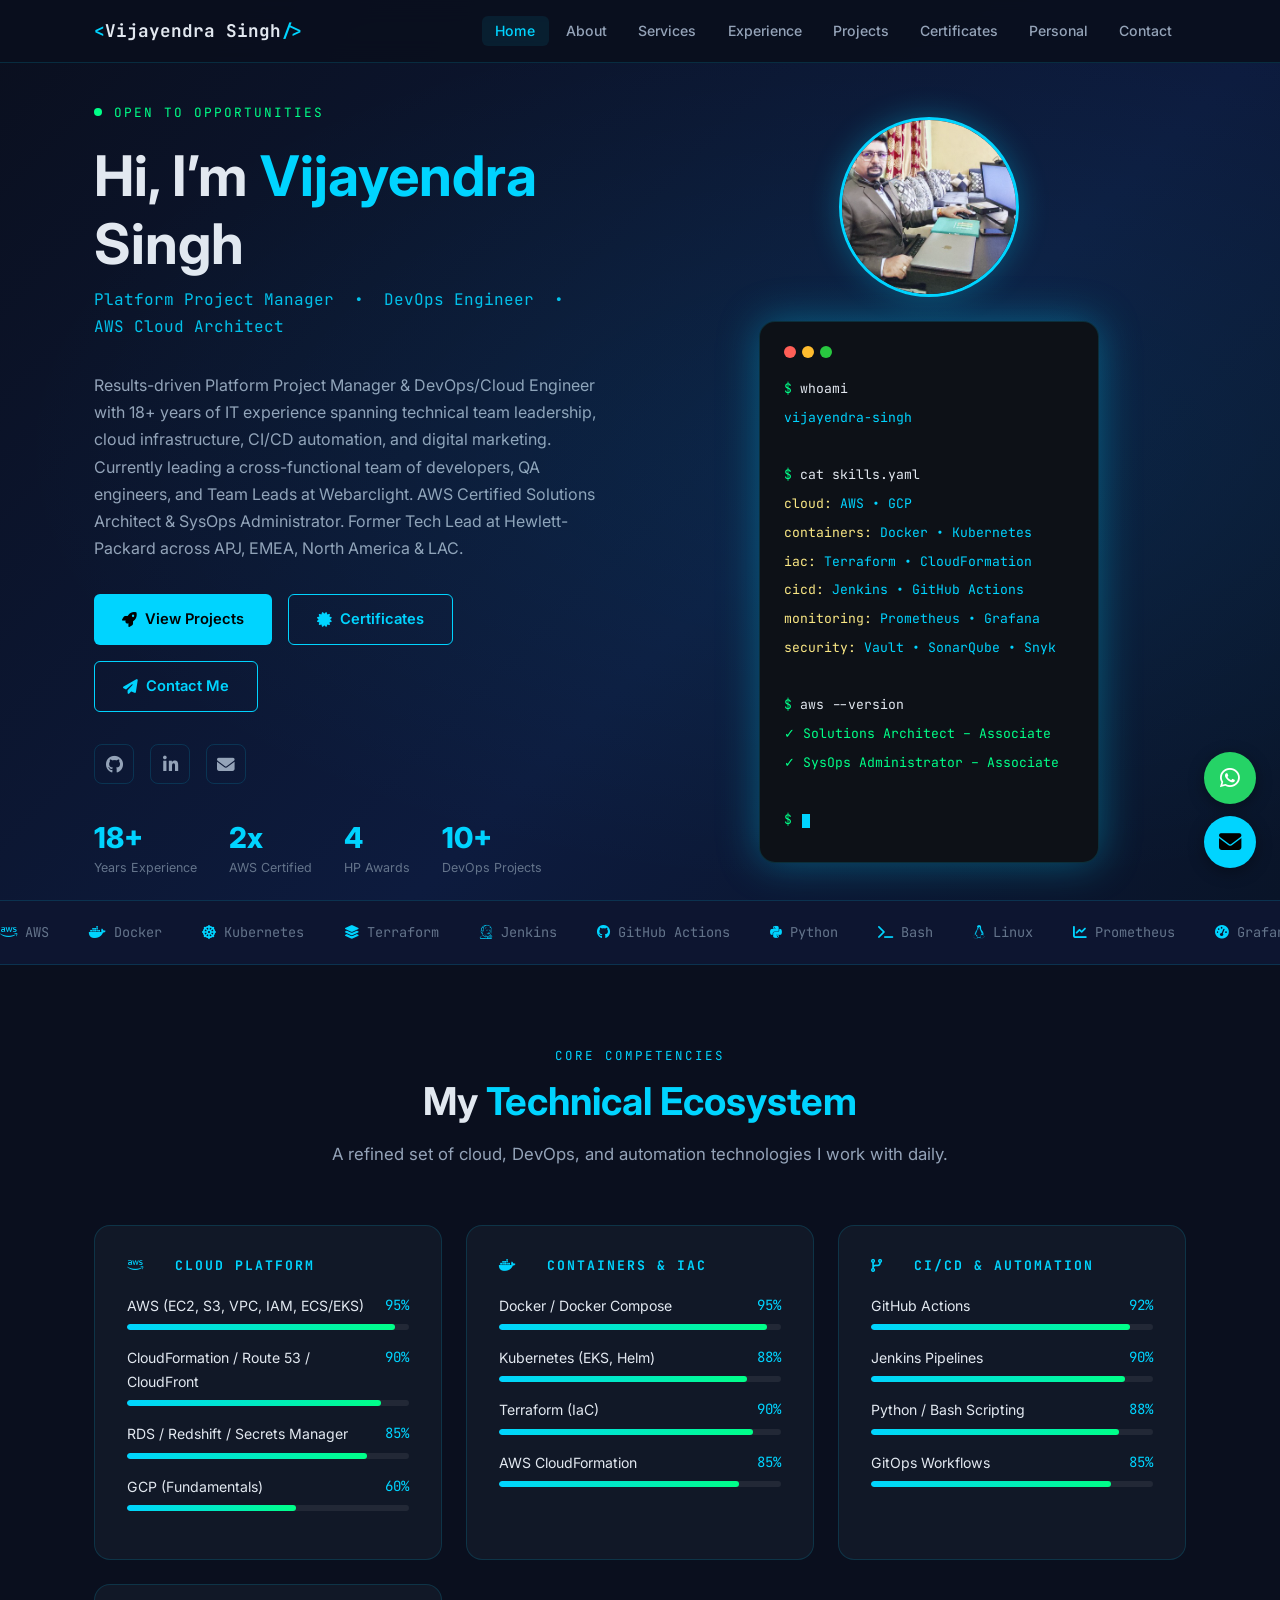
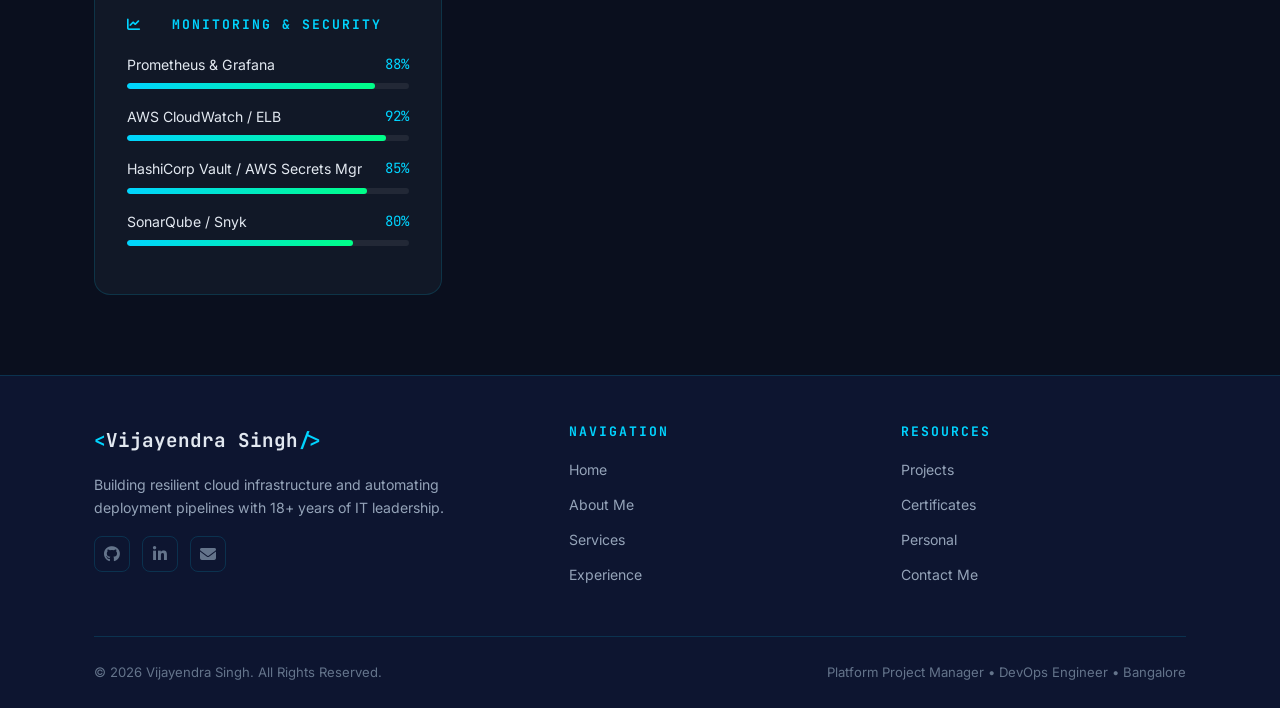
==== commit 495bbf20: "Update to Platform Project Manager role at Webarclight (Feb 2026) Reflects new title, current employ" ====
--- a/index.html
+++ b/index.html
@@ -7,8 +7,8 @@
   <link rel="stylesheet" href="https://cdnjs.cloudflare.com/ajax/libs/font-awesome/6.5.0/css/all.min.css">
   <link rel="preconnect" href="https://fonts.googleapis.com">
   <link href="https://fonts.googleapis.com/css2?family=Inter:wght@400;500;600;700;800&family=JetBrains+Mono:wght@400;600;700&display=swap" rel="stylesheet">
-  <title>Vijayendra Singh | DevOps Engineer &amp; AWS Cloud Architect</title>
-  <meta name="description" content="DevOps Engineer and AWS Cloud Architect with 18+ years of IT experience. AWS Certified, ex-Hewlett-Packard Tech Lead.">
+  <title>Vijayendra Singh | Platform Project Manager &amp; DevOps Engineer</title>
+  <meta name="description" content="Platform Project Manager and DevOps Engineer with 18+ years of IT experience. AWS Certified, ex-Hewlett-Packard Tech Lead.">
 </head>
 <body>
 <nav class="navbar">
@@ -38,8 +38,8 @@
           <span class="hero-label-text">Open to opportunities</span>
         </div>
         <h1>Hi, I&rsquo;m <span>Vijayendra</span> Singh</h1>
-        <p class="hero-subtitle">DevOps Engineer &nbsp;&bull;&nbsp; AWS Cloud Architect &nbsp;&bull;&nbsp; CI/CD Specialist</p>
-        <p>Results-driven DevOps &amp; Cloud Engineer with 18+ years of IT experience spanning enterprise tech leadership, cloud infrastructure, CI/CD automation, and global team management. AWS Certified Solutions Architect &amp; SysOps Administrator. Former Tech Lead at Hewlett-Packard across APJ, EMEA, North America &amp; LAC.</p>
+        <p class="hero-subtitle">Platform Project Manager &nbsp;&bull;&nbsp; DevOps Engineer &nbsp;&bull;&nbsp; AWS Cloud Architect</p>
+        <p>Results-driven Platform Project Manager &amp; DevOps/Cloud Engineer with 18+ years of IT experience spanning technical team leadership, cloud infrastructure, CI/CD automation, and digital marketing. Currently leading a cross-functional team of developers, QA engineers, and Team Leads at Webarclight. AWS Certified Solutions Architect &amp; SysOps Administrator. Former Tech Lead at Hewlett-Packard across APJ, EMEA, North America &amp; LAC.</p>
         <div class="hero-cta">
           <a href="projects.html" class="btn btn-primary"><i class="fas fa-rocket"></i> View Projects</a>
           <a href="certificates.html" class="btn btn-outline"><i class="fas fa-certificate"></i> Certificates</a>
@@ -196,7 +196,7 @@
     </div>
     <div class="footer-bottom">
       <span>&copy; 2026 Vijayendra Singh. All Rights Reserved.</span>
-      <span>DevOps Engineer &bull; AWS Architect &bull; Bangalore</span>
+      <span>Platform Project Manager &bull; DevOps Engineer &bull; Bangalore</span>
     </div>
   </div>
 </footer>
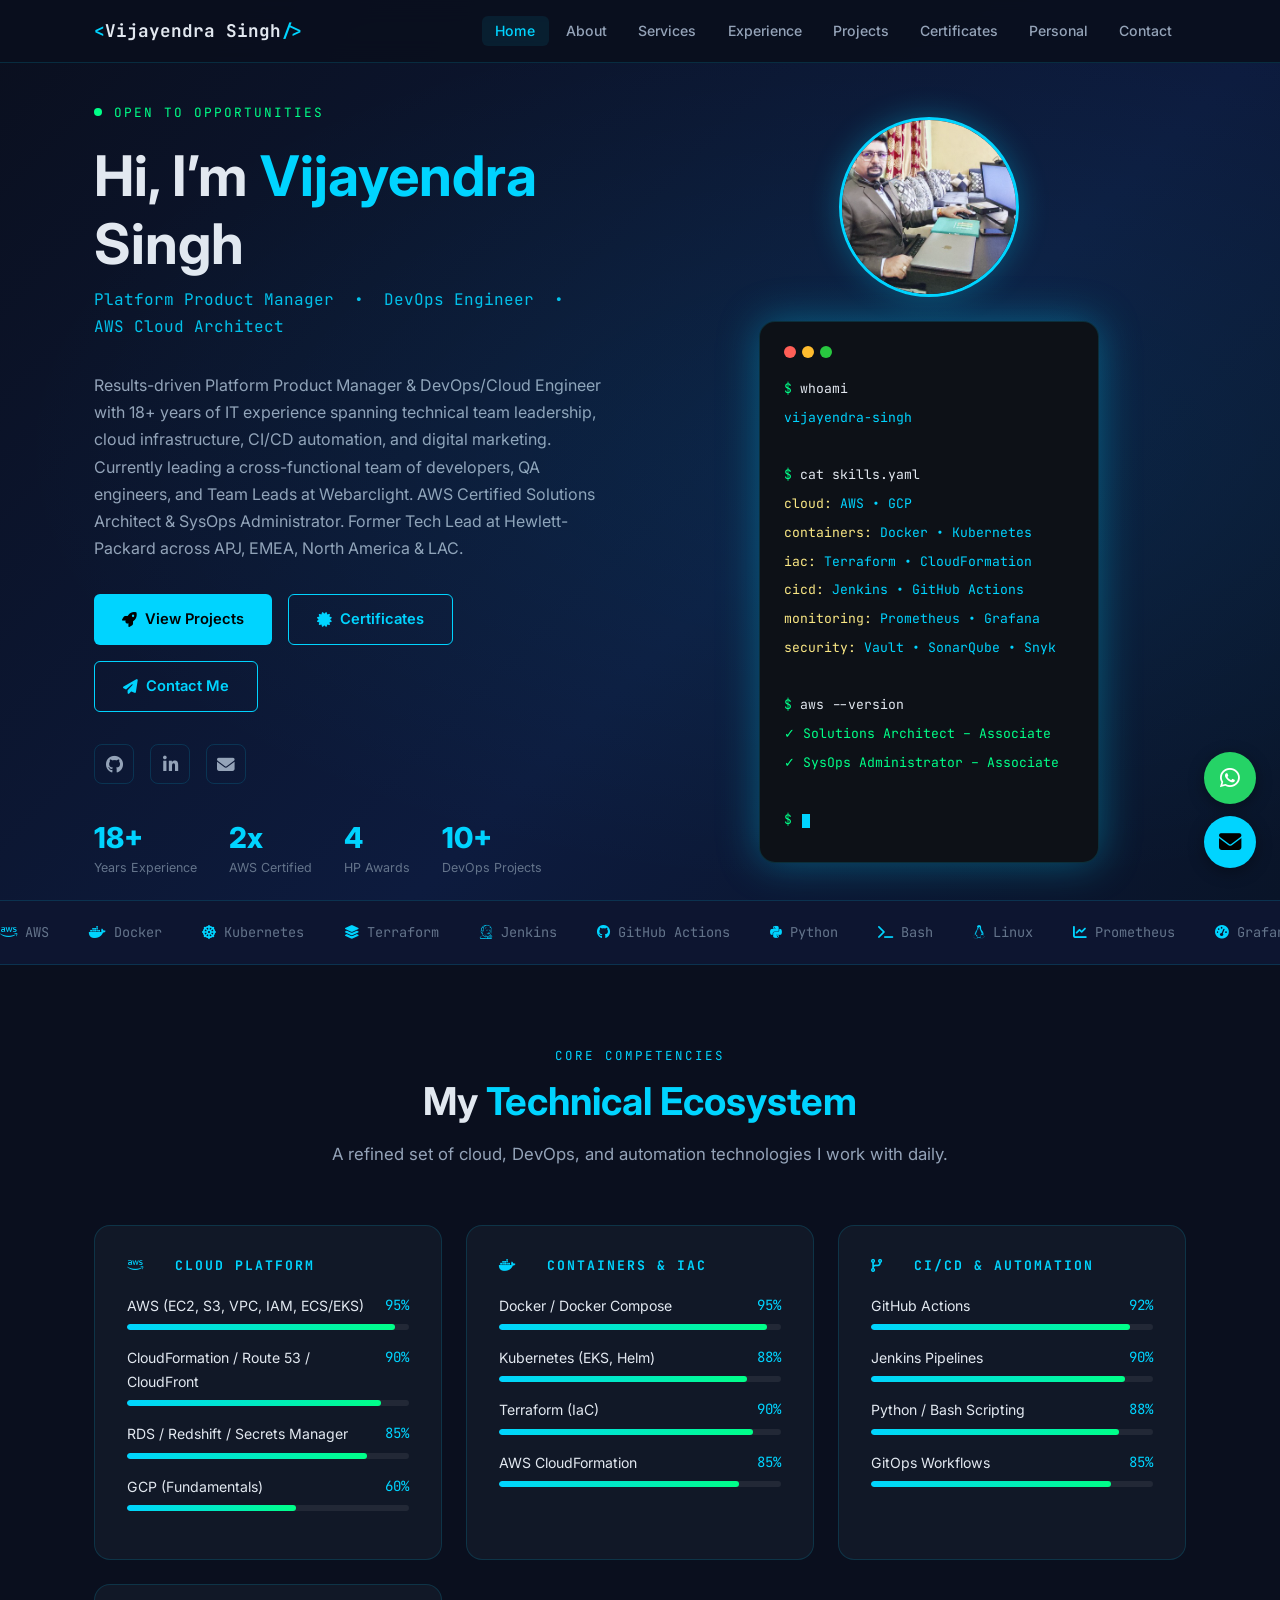
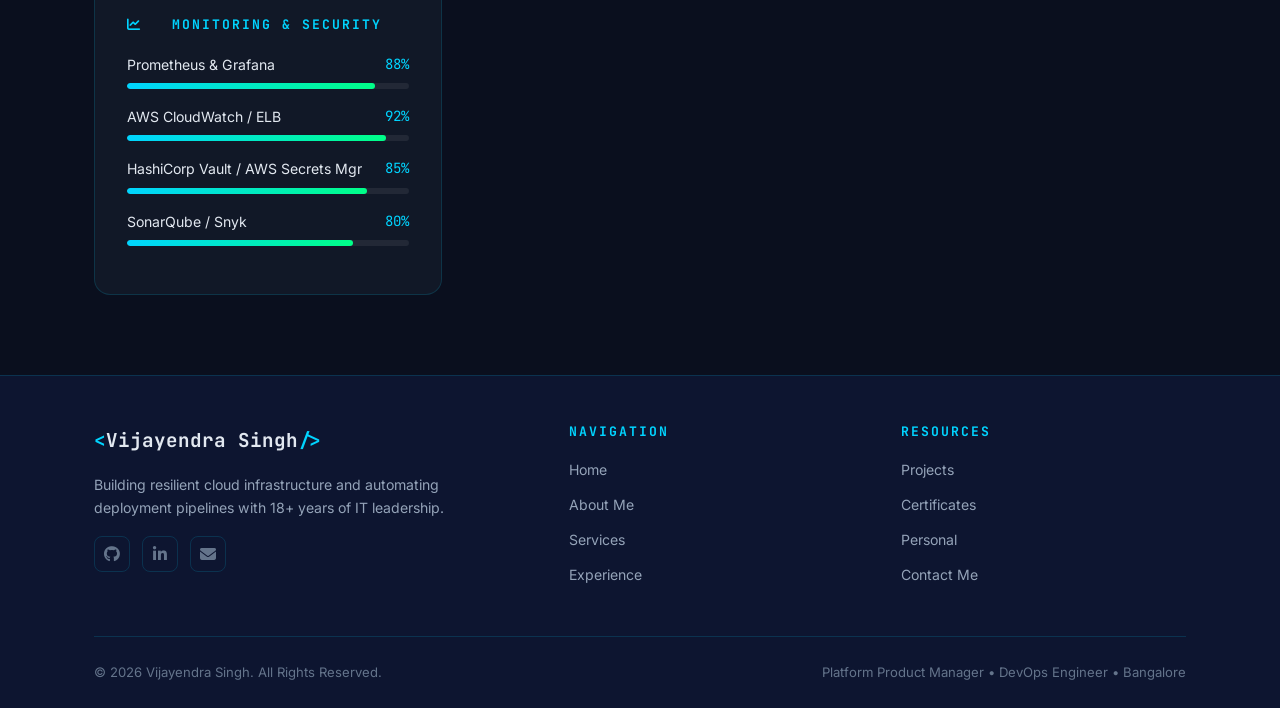
==== commit faa03682: "Correct title to Platform Product Manager site-wide Replaces 'Platform Project Manager' with 'Platfo" ====
--- a/index.html
+++ b/index.html
@@ -7,8 +7,8 @@
   <link rel="stylesheet" href="https://cdnjs.cloudflare.com/ajax/libs/font-awesome/6.5.0/css/all.min.css">
   <link rel="preconnect" href="https://fonts.googleapis.com">
   <link href="https://fonts.googleapis.com/css2?family=Inter:wght@400;500;600;700;800&family=JetBrains+Mono:wght@400;600;700&display=swap" rel="stylesheet">
-  <title>Vijayendra Singh | Platform Project Manager &amp; DevOps Engineer</title>
-  <meta name="description" content="Platform Project Manager and DevOps Engineer with 18+ years of IT experience. AWS Certified, ex-Hewlett-Packard Tech Lead.">
+  <title>Vijayendra Singh | Platform Product Manager &amp; DevOps Engineer</title>
+  <meta name="description" content="Platform Product Manager and DevOps Engineer with 18+ years of IT experience. AWS Certified, ex-Hewlett-Packard Tech Lead.">
 </head>
 <body>
 <nav class="navbar">
@@ -38,8 +38,8 @@
           <span class="hero-label-text">Open to opportunities</span>
         </div>
         <h1>Hi, I&rsquo;m <span>Vijayendra</span> Singh</h1>
-        <p class="hero-subtitle">Platform Project Manager &nbsp;&bull;&nbsp; DevOps Engineer &nbsp;&bull;&nbsp; AWS Cloud Architect</p>
-        <p>Results-driven Platform Project Manager &amp; DevOps/Cloud Engineer with 18+ years of IT experience spanning technical team leadership, cloud infrastructure, CI/CD automation, and digital marketing. Currently leading a cross-functional team of developers, QA engineers, and Team Leads at Webarclight. AWS Certified Solutions Architect &amp; SysOps Administrator. Former Tech Lead at Hewlett-Packard across APJ, EMEA, North America &amp; LAC.</p>
+        <p class="hero-subtitle">Platform Product Manager &nbsp;&bull;&nbsp; DevOps Engineer &nbsp;&bull;&nbsp; AWS Cloud Architect</p>
+        <p>Results-driven Platform Product Manager &amp; DevOps/Cloud Engineer with 18+ years of IT experience spanning technical team leadership, cloud infrastructure, CI/CD automation, and digital marketing. Currently leading a cross-functional team of developers, QA engineers, and Team Leads at Webarclight. AWS Certified Solutions Architect &amp; SysOps Administrator. Former Tech Lead at Hewlett-Packard across APJ, EMEA, North America &amp; LAC.</p>
         <div class="hero-cta">
           <a href="projects.html" class="btn btn-primary"><i class="fas fa-rocket"></i> View Projects</a>
           <a href="certificates.html" class="btn btn-outline"><i class="fas fa-certificate"></i> Certificates</a>
@@ -196,7 +196,7 @@
     </div>
     <div class="footer-bottom">
       <span>&copy; 2026 Vijayendra Singh. All Rights Reserved.</span>
-      <span>Platform Project Manager &bull; DevOps Engineer &bull; Bangalore</span>
+      <span>Platform Product Manager &bull; DevOps Engineer &bull; Bangalore</span>
     </div>
   </div>
 </footer>
